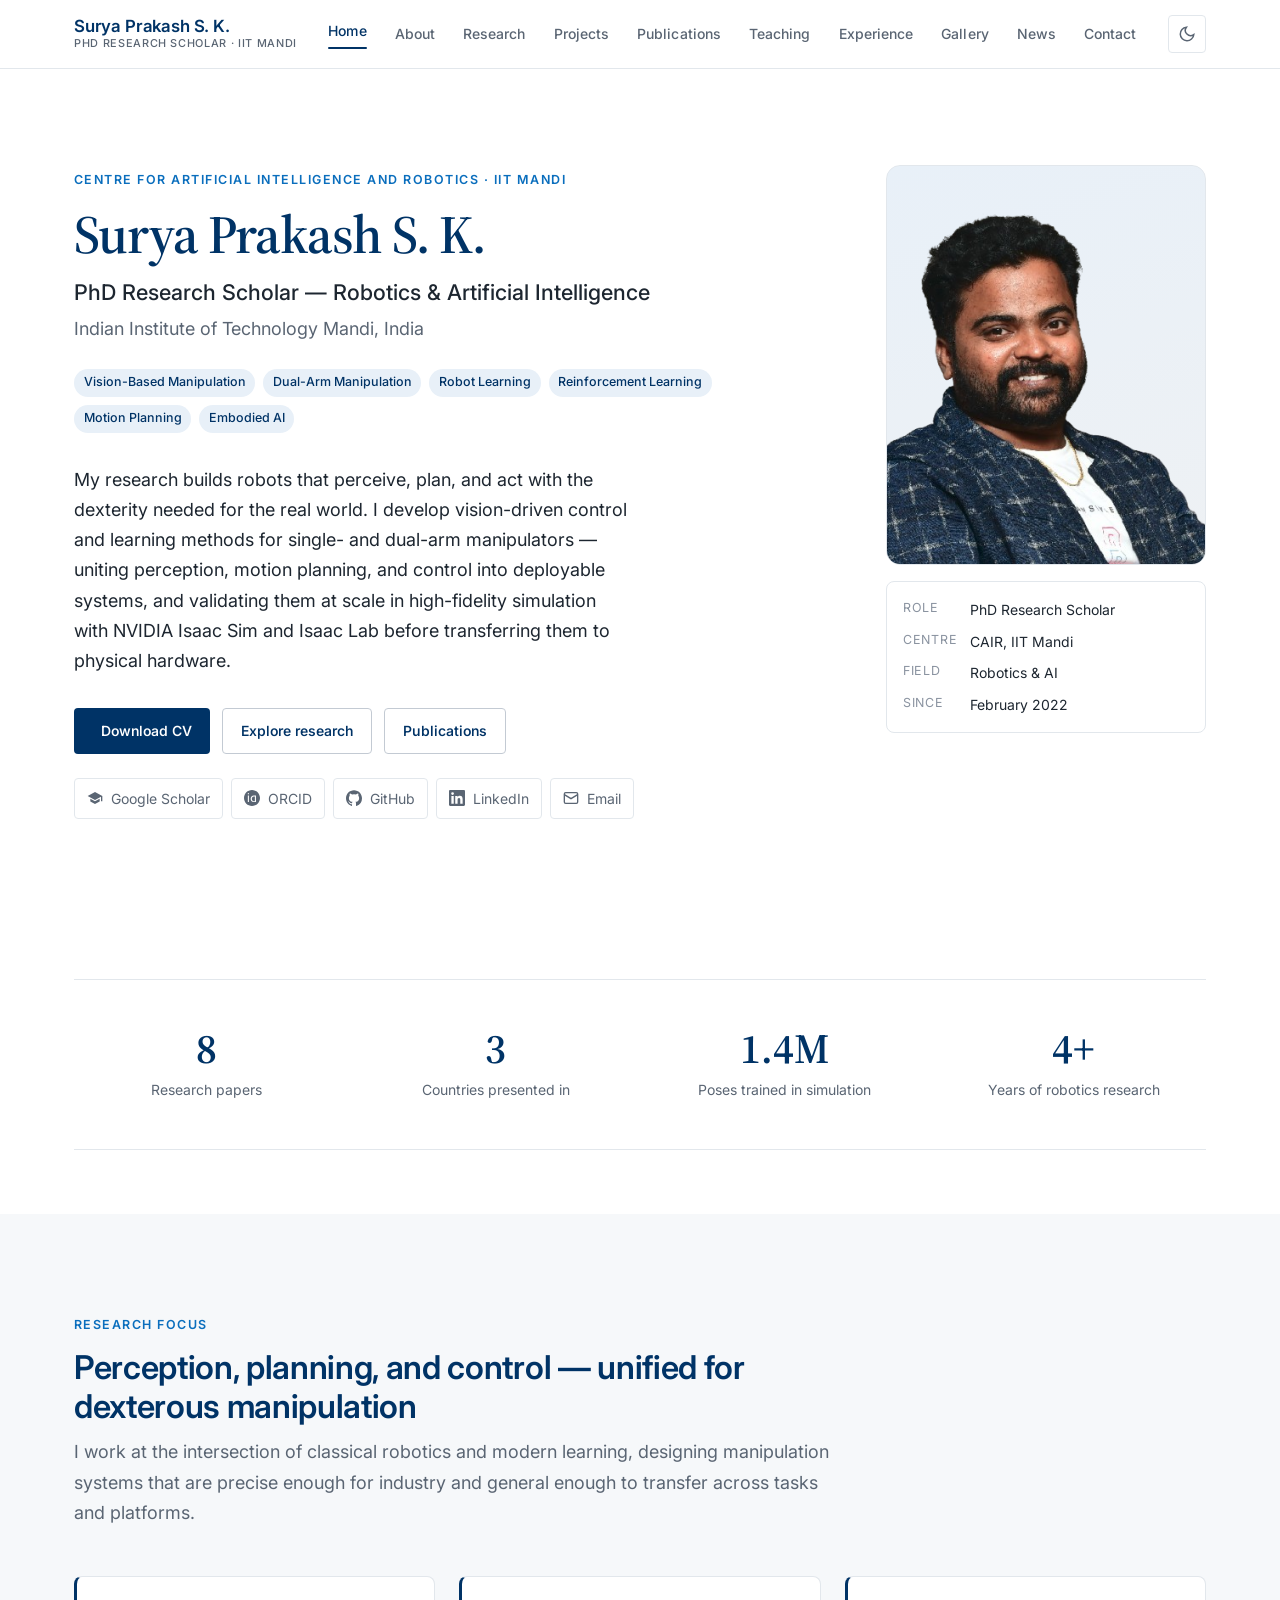
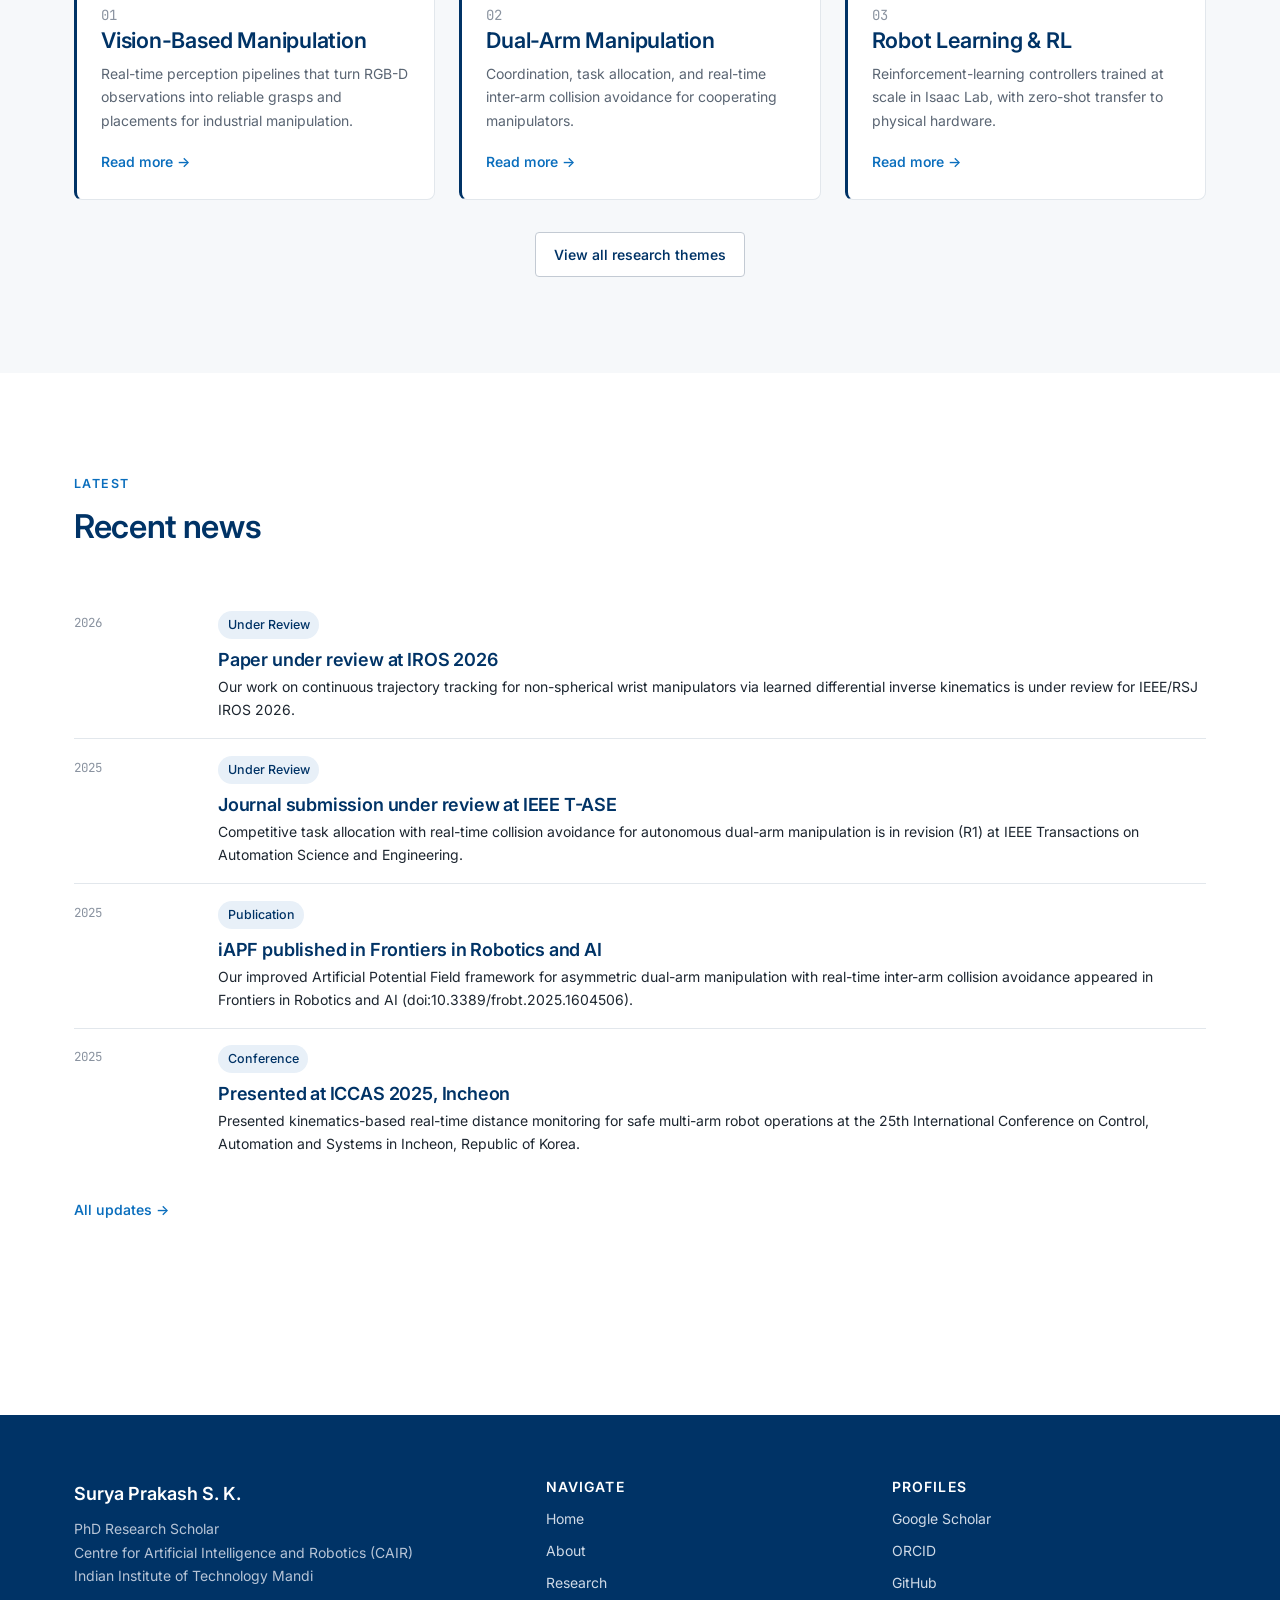
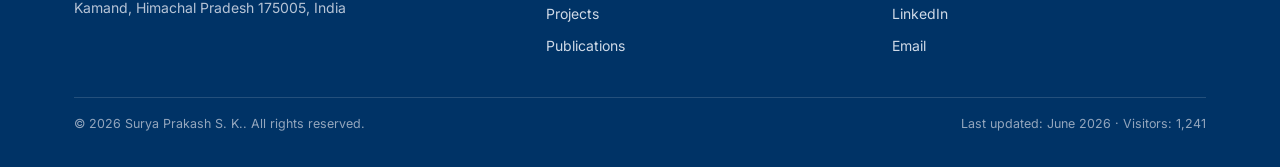
==== index.html @ 71fd70ea "Use project-site URL under suryaroboticarm.github.io/mesksp.github.io Co-Authored-By: Claude Sonnet " ====
<!DOCTYPE html>
<html lang="en" data-theme="light">
<head>
  <meta charset="UTF-8">
  <meta name="viewport" content="width=device-width, initial-scale=1.0">
  <title>Surya Prakash S. K. — Robotics & AI Research | IIT Mandi</title>
  <meta name="description" content="Surya Prakash S. K. is a PhD Research Scholar at the Centre for Artificial Intelligence and Robotics (CAIR), IIT Mandi, working on vision-based dual-arm manipulation, robot learning, and reinforcement learning for real-world robotic deployment.">
  <meta name="author" content="Surya Prakash S. K.">
  <meta name="keywords" content="Robotics, Robot Learning, Reinforcement Learning, Dual-Arm Manipulation, Motion Planning, Computer Vision, Embodied AI, Isaac Sim, Isaac Lab, IIT Mandi, CAIR">
  <link rel="canonical" href="https://suryaroboticarm.github.io/mesksp.github.io/index.html">

  <!-- Open Graph / social -->
  <meta property="og:type" content="profile">
  <meta property="og:title" content="Surya Prakash S. K. — Robotics & AI Research, IIT Mandi">
  <meta property="og:description" content="PhD Research Scholar at CAIR, IIT Mandi — vision-based dual-arm manipulation, robot learning, and reinforcement learning.">
  <meta property="og:url" content="https://suryaroboticarm.github.io/mesksp.github.io/index.html">
  <meta name="twitter:card" content="summary">

  <!-- Fonts -->
  <link rel="preconnect" href="https://fonts.googleapis.com">
  <link rel="preconnect" href="https://fonts.gstatic.com" crossorigin>
  <link href="https://fonts.googleapis.com/css2?family=Inter:wght@400;500;600;700&family=Source+Serif+4:opsz,wght@8..60,400;8..60,600&family=Source+Sans+3:wght@400;600&family=JetBrains+Mono:wght@400;500&display=swap" rel="stylesheet">

  <!-- Stylesheets -->
  <link rel="stylesheet" href="css/style.css">
  <link rel="stylesheet" href="css/responsive.css">
  <link rel="stylesheet" href="css/animations.css">

  <!-- Theme guard: apply saved/system theme before first paint -->
  <script>
    (function () {
      try {
        var t = localStorage.getItem('sp_theme');
        if (t !== 'light' && t !== 'dark') {
          t = (window.matchMedia && window.matchMedia('(prefers-color-scheme: dark)').matches) ? 'dark' : 'light';
        }
        document.documentElement.setAttribute('data-theme', t);
      } catch (e) {}
    })();
  </script>

  <!-- Schema.org Person metadata -->
  <script type="application/ld+json">
  {
    "@context": "https://schema.org",
    "@type": "Person",
    "name": "Surya Prakash S. K.",
    "jobTitle": "PhD Research Scholar",
    "affiliation": {
      "@type": "CollegeOrUniversity",
      "name": "Indian Institute of Technology Mandi"
    },
    "worksFor": {
      "@type": "Organization",
      "name": "Centre for Artificial Intelligence and Robotics (CAIR), IIT Mandi"
    },
    "email": "mailto:s.surya1754@gmail.com",
    "url": "https://suryaroboticarm.github.io/mesksp.github.io/",
    "sameAs": ["https://www.linkedin.com/in/surya-prakash-s-k-7517b2157/"],
    "knowsAbout": ["Robotics", "Robot Learning", "Reinforcement Learning", "Motion Planning", "Computer Vision", "Vision-Based Manipulation", "Dual-Arm Manipulation", "Embodied AI", "Robot Control"]
  }
  </script>
</head>
<body>
  <a class="skip-link" href="#main">Skip to content</a>
  <!-- Header injected by components.js -->
  <div id="site-header"></div>

  <main id="main">
    <!-- ================= HERO ================= -->
    <section class="hero">
      <div class="container hero__grid">
        <div class="hero__content">
          <span class="eyebrow">Centre for Artificial Intelligence and Robotics · IIT Mandi</span>
          <h1 class="hero__title">Surya Prakash S. K.</h1>
          <p class="hero__subtitle">PhD Research Scholar — Robotics &amp; Artificial Intelligence</p>
          <p class="hero__affil">Indian Institute of Technology Mandi, India</p>

          <div class="hero__interests">
            <span class="tag tag--navy">Vision-Based Manipulation</span>
            <span class="tag tag--navy">Dual-Arm Manipulation</span>
            <span class="tag tag--navy">Robot Learning</span>
            <span class="tag tag--navy">Reinforcement Learning</span>
            <span class="tag tag--navy">Motion Planning</span>
            <span class="tag tag--navy">Embodied AI</span>
          </div>

          <div class="hero__statement">
            <p>My research builds robots that perceive, plan, and act with the dexterity needed for the real world. I develop vision-driven control and learning methods for single- and dual-arm manipulators — uniting perception, motion planning, and control into deployable systems, and validating them at scale in high-fidelity simulation with NVIDIA Isaac Sim and Isaac Lab before transferring them to physical hardware.</p>
          </div>

          <div class="hero__actions">
            <a class="btn btn--primary" id="cv-button" href="assets/Documents/SuryaPrakash_CV.pdf" download>
              <span class="i-download"></span> Download CV
            </a>
            <a class="btn btn--outline" href="research.html">Explore research</a>
            <a class="btn btn--outline" href="publications.html">Publications</a>
          </div>

          <div class="link-rail" id="social-rail" aria-label="Academic profiles">
            <!-- Populated by inline script below using the central SITE config -->
          </div>
        </div>

        <aside class="hero__media">
          <div class="profile-photo">
            <img src="assets/images/profile.png" alt="Portrait of Surya Prakash S. K." width="400" height="400" loading="eager" style="width:100%;height:100%;object-fit:cover;">
          </div>
          <div class="profile-card">
            <dl>
              <dt>Role</dt><dd>PhD Research Scholar</dd>
              <dt>Centre</dt><dd>CAIR, IIT Mandi</dd>
              <dt>Field</dt><dd>Robotics &amp; AI</dd>
              <dt>Since</dt><dd>February 2022</dd>
            </dl>
          </div>
        </aside>
      </div>
    </section>

    <!-- ================= ANIMATED RESEARCH STATISTICS ================= -->
    <section class="section--tight">
      <div class="container">
        <div class="stats reveal">
          <div class="stat">
            <div class="stat__num" data-count="8">0</div>
            <div class="stat__label">Research papers</div>
          </div>
          <div class="stat">
            <div class="stat__num" data-count="3">0</div>
            <div class="stat__label">Countries presented in</div>
          </div>
          <div class="stat">
            <div class="stat__num" data-count="1.5" data-suffix="M">0</div>
            <div class="stat__label">Poses trained in simulation</div>
          </div>
          <div class="stat">
            <div class="stat__num" data-count="4" data-suffix="+">0</div>
            <div class="stat__label">Years of robotics research</div>
          </div>
        </div>
      </div>
    </section>

    <!-- ================= RESEARCH SNAPSHOT ================= -->
    <section class="section section--alt">
      <div class="container">
        <div class="section-head reveal">
          <span class="eyebrow">Research focus</span>
          <h2>Perception, planning, and control — unified for dexterous manipulation</h2>
          <p>I work at the intersection of classical robotics and modern learning, designing manipulation systems that are precise enough for industry and general enough to transfer across tasks and platforms.</p>
        </div>

        <div class="grid grid-3 reveal-stagger">
          <article class="card theme-card">
            <span class="theme-num">01</span>
            <h3>Vision-Based Manipulation</h3>
            <p>Real-time perception pipelines that turn RGB-D observations into reliable grasps and placements for industrial manipulation.</p>
            <a class="link-arrow" href="research.html#theme-vision">Read more</a>
          </article>
          <article class="card theme-card">
            <span class="theme-num">02</span>
            <h3>Dual-Arm Manipulation</h3>
            <p>Coordination, task allocation, and real-time inter-arm collision avoidance for cooperating manipulators.</p>
            <a class="link-arrow" href="research.html#theme-dual-arm">Read more</a>
          </article>
          <article class="card theme-card">
            <span class="theme-num">03</span>
            <h3>Robot Learning &amp; RL</h3>
            <p>Reinforcement-learning controllers trained at scale in Isaac Lab, with zero-shot transfer to physical hardware.</p>
            <a class="link-arrow" href="research.html#theme-learning">Read more</a>
          </article>
        </div>

        <div class="text-center" style="margin-top: var(--sp-6);">
          <a class="btn btn--outline" href="research.html">View all research themes</a>
        </div>
      </div>
    </section>

    <!-- ================= RECENT NEWS ================= -->
    <section class="section">
      <div class="container">
        <div class="section-head reveal">
          <span class="eyebrow">Latest</span>
          <h2>Recent news</h2>
        </div>
        <div id="news-list" data-limit="4"></div>
        <div style="margin-top: var(--sp-5);">
          <a class="link-arrow" href="news.html">All updates</a>
        </div>
      </div>
    </section>
  </main>

  <!-- Footer injected by components.js -->
  <div id="site-footer"></div>

  <!-- Scripts (order matters: config → theme → renderers → bootstrap) -->
  <script src="js/components.js"></script>
  <script src="js/darkmode.js"></script>
  <script src="js/content.js"></script>
  <script src="js/main.js"></script>
  <script>
    /* Build the social/profile rail from the central SITE config so links
       stay consistent with the footer. Placeholder ("#") links are omitted. */
    (function () {
      var rail = document.getElementById("social-rail");
      if (!rail || !window.SITE) return;
      var L = window.SITE.links, I = window.ICONS;
      var entries = [
        ["Google Scholar", L.scholar, I.scholar],
        ["ORCID", L.orcid, I.orcid],
        ["GitHub", L.github, I.github],
        ["LinkedIn", L.linkedin, I.linkedin],
        ["Email", L.email, I.email]
      ];
      rail.innerHTML = entries.map(function (e) {
        var href = e[1];
        var dim = (href === "#") ? ' style="opacity:.55" title="Link not yet provided"' : "";
        return '<a href="' + href + '"' + (href.indexOf("mailto:") === 0 ? "" : ' target="_blank" rel="noopener"') + dim + '>' + e[2] + e[0] + '</a>';
      }).join("");

      // Point the CV button at the configured path.
      var cv = document.getElementById("cv-button");
      if (cv && L.cv) cv.setAttribute("href", L.cv);
    })();
  </script>
</body>
</html>
---- css/style.css ----
/* ==========================================================================
   Surya Prakash S. K. — Academic Research Website
   style.css  |  Core design system: tokens, typography, layout, components
   --------------------------------------------------------------------------
   Section index:
     1.  Design tokens (color, type, spacing, theming)
     2.  Reset & base elements
     3.  Typography scale
     4.  Layout primitives (container, section, grid)
     5.  Site header / sticky navigation
     6.  Site footer
     7.  Buttons & links
     8.  Eyebrows, dividers, section headers
     9.  Hero (home)
     10. Cards (research, project, publication, news, gallery)
     11. Profile / contact link rail
     12. Tables, badges, tags, pills
     13. Timeline
     14. Stats band
     15. Forms / search & filter controls
     16. Skill matrix
     17. Back-to-top, utilities, accessibility
   ========================================================================== */

/* ==========================================================================
   1. DESIGN TOKENS
   ========================================================================== */
:root {
  /* Brand palette ------------------------------------------------------- */
  --navy:           #003366;   /* primary institutional navy            */
  --navy-700:       #002a52;   /* deep navy for hovers / footer         */
  --navy-300:       #2f5c8a;   /* lighter navy for secondary accents    */
  --accent:         #0a6ebd;   /* restrained link / focus accent        */
  --accent-soft:    #e8f0f8;   /* faint navy tint for fills             */

  /* Neutral ramp -------------------------------------------------------- */
  --black:          #14181d;
  --ink:            #1d2630;   /* primary body text                     */
  --gray-700:       #3c4655;
  --gray-500:       #5a6573;   /* secondary text                        */
  --gray-400:       #8a93a0;
  --gray-300:       #c3cad3;
  --gray-200:       #e2e7ec;   /* hairline rules                        */
  --gray-100:       #eef1f4;   /* subtle surfaces                       */
  --gray-50:        #f6f8fa;   /* page alt surface                      */
  --white:          #ffffff;

  /* Semantic surface / text (light theme defaults) ---------------------- */
  --bg:             var(--white);
  --bg-alt:         var(--gray-50);
  --surface:        var(--white);
  --surface-2:      var(--gray-50);
  --text:           var(--ink);
  --text-soft:      var(--gray-500);
  --text-faint:     var(--gray-400);
  --heading:        var(--navy);
  --rule:           var(--gray-200);
  --rule-strong:    var(--gray-300);
  --link:           var(--accent);
  --link-hover:     var(--navy);
  --chip-bg:        var(--gray-100);
  --chip-text:      var(--gray-700);
  --header-bg:      rgba(255, 255, 255, 0.88);
  --shadow-sm:      0 1px 2px rgba(20, 24, 29, 0.05);
  --shadow-md:      0 6px 22px rgba(20, 24, 29, 0.08);
  --shadow-lg:      0 14px 40px rgba(20, 24, 29, 0.10);

  /* Typography ---------------------------------------------------------- */
  --font-sans: "Inter", "Source Sans 3", "Roboto", system-ui, -apple-system,
               "Segoe UI", Helvetica, Arial, sans-serif;
  --font-serif: "Source Serif 4", Georgia, "Times New Roman", serif;
  --font-mono: "JetBrains Mono", ui-monospace, "SFMono-Regular", Menlo,
               Consolas, monospace;

  /* Modular type scale (1.200 minor third) ------------------------------ */
  --fs-xs:   0.78rem;
  --fs-sm:   0.875rem;
  --fs-base: 1rem;
  --fs-md:   1.125rem;
  --fs-lg:   1.35rem;
  --fs-xl:   1.62rem;
  --fs-2xl:  2.05rem;
  --fs-3xl:  2.6rem;
  --fs-4xl:  3.35rem;

  --lh-tight: 1.18;
  --lh-snug:  1.35;
  --lh-body:  1.68;

  /* Spacing scale ------------------------------------------------------- */
  --sp-1: 0.25rem;
  --sp-2: 0.5rem;
  --sp-3: 0.75rem;
  --sp-4: 1rem;
  --sp-5: 1.5rem;
  --sp-6: 2rem;
  --sp-7: 3rem;
  --sp-8: 4rem;
  --sp-9: 6rem;

  /* Geometry ------------------------------------------------------------ */
  --radius-sm: 4px;
  --radius:    8px;
  --radius-lg: 14px;
  --maxw:      1180px;
  --maxw-prose: 760px;
  --header-h:  68px;

  --transition: 180ms cubic-bezier(0.4, 0, 0.2, 1);
}

/* Dark theme override -------------------------------------------------- */
:root[data-theme="dark"] {
  --bg:          #0e141b;
  --bg-alt:      #121a23;
  --surface:     #161f29;
  --surface-2:   #1b2530;
  --text:        #dde3ea;
  --text-soft:   #9aa6b4;
  --text-faint:  #6f7c8b;
  --heading:     #cfe0f3;
  --rule:        #243140;
  --rule-strong: #324153;
  --link:        #5aa9e6;
  --link-hover:  #8fc4f0;
  --chip-bg:     #1d2935;
  --chip-text:   #c0cad6;
  --accent-soft: #14283c;
  --header-bg:   rgba(14, 20, 27, 0.86);
  --shadow-sm:   0 1px 2px rgba(0, 0, 0, 0.4);
  --shadow-md:   0 6px 22px rgba(0, 0, 0, 0.45);
  --shadow-lg:   0 14px 40px rgba(0, 0, 0, 0.5);
}

/* ==========================================================================
   2. RESET & BASE
   ========================================================================== */
*, *::before, *::after { box-sizing: border-box; }

html {
  scroll-behavior: smooth;
  scroll-padding-top: calc(var(--header-h) + 12px);
  -webkit-text-size-adjust: 100%;
}

body {
  margin: 0;
  font-family: var(--font-sans);
  font-size: var(--fs-base);
  line-height: var(--lh-body);
  color: var(--text);
  background: var(--bg);
  font-feature-settings: "kern", "liga", "calt";
  -webkit-font-smoothing: antialiased;
  -moz-osx-font-smoothing: grayscale;
  transition: background-color var(--transition), color var(--transition);
}

img, svg, video { max-width: 100%; height: auto; display: block; }
ul, ol { margin: 0; padding: 0; }
li { list-style: none; }

a { color: var(--link); text-decoration: none; transition: color var(--transition); }
a:hover { color: var(--link-hover); }

::selection { background: var(--navy); color: #fff; }

/* ==========================================================================
   3. TYPOGRAPHY
   ========================================================================== */
h1, h2, h3, h4 {
  color: var(--heading);
  line-height: var(--lh-tight);
  margin: 0 0 var(--sp-4);
  font-weight: 600;
  letter-spacing: -0.01em;
}
h1 { font-size: var(--fs-3xl); }
h2 { font-size: var(--fs-2xl); }
h3 { font-size: var(--fs-xl); }
h4 { font-size: var(--fs-lg); }

p { margin: 0 0 var(--sp-4); color: var(--text); }
p.lead {
  font-size: var(--fs-md);
  line-height: var(--lh-body);
  color: var(--text-soft);
}

strong { font-weight: 650; color: var(--text); }
small { font-size: var(--fs-sm); color: var(--text-soft); }

.serif { font-family: var(--font-serif); }
.mono  { font-family: var(--font-mono); }

/* ==========================================================================
   4. LAYOUT PRIMITIVES
   ========================================================================== */
.container {
  width: 100%;
  max-width: var(--maxw);
  margin-inline: auto;
  padding-inline: var(--sp-5);
}

.section { padding-block: var(--sp-9); }
.section--tight { padding-block: var(--sp-8); }
.section--alt { background: var(--bg-alt); }

.prose { max-width: var(--maxw-prose); }
.prose p { margin-bottom: var(--sp-5); }
.prose h3 { margin-top: var(--sp-6); margin-bottom: var(--sp-3); font-size: var(--fs-lg); }

/* Reusable bulleted list (the global reset removes markers by default) */
ul.bullets { padding-left: var(--sp-5); margin-bottom: var(--sp-5); }
ul.bullets li { list-style: disc; margin-bottom: var(--sp-2); color: var(--text); }
.prose ul.bullets li { margin-bottom: var(--sp-2); }

.grid { display: grid; gap: var(--sp-5); }
.grid-2 { grid-template-columns: repeat(2, 1fr); }
.grid-3 { grid-template-columns: repeat(3, 1fr); }
.grid-auto { grid-template-columns: repeat(auto-fill, minmax(300px, 1fr)); }

.stack-1 > * + * { margin-top: var(--sp-1); }
.stack-2 > * + * { margin-top: var(--sp-2); }
.stack-3 > * + * { margin-top: var(--sp-3); }

/* ==========================================================================
   5. SITE HEADER / STICKY NAVIGATION
   ========================================================================== */
.site-header {
  position: sticky;
  top: 0;
  z-index: 100;
  background: var(--header-bg);
  backdrop-filter: saturate(180%) blur(12px);
  -webkit-backdrop-filter: saturate(180%) blur(12px);
  border-bottom: 1px solid var(--rule);
}
.nav {
  display: flex;
  align-items: center;
  justify-content: space-between;
  height: var(--header-h);
  gap: var(--sp-4);
}
.nav__brand {
  display: flex;
  flex-direction: column;
  line-height: 1.05;
  color: var(--heading);
  font-weight: 600;
}
.nav__brand .name { font-size: 1.05rem; letter-spacing: -0.01em; }
.nav__brand .role {
  font-size: 0.68rem;
  font-weight: 500;
  letter-spacing: 0.06em;
  text-transform: uppercase;
  color: var(--text-soft);
  margin-top: 2px;
}
.nav__menu {
  display: flex;
  align-items: center;
  gap: var(--sp-1);
}
.nav__link {
  display: inline-block;
  padding: var(--sp-2) var(--sp-3);
  font-size: var(--fs-sm);
  font-weight: 500;
  color: var(--text-soft);
  border-radius: var(--radius-sm);
  letter-spacing: 0.005em;
}
.nav__link:hover { color: var(--heading); background: var(--chip-bg); }
.nav__link.is-active { color: var(--navy); }
:root[data-theme="dark"] .nav__link.is-active { color: var(--link); }
.nav__link.is-active::after {
  content: "";
  display: block;
  height: 2px;
  background: var(--navy);
  margin-top: 4px;
  border-radius: 2px;
}
:root[data-theme="dark"] .nav__link.is-active::after { background: var(--link); }

.nav__controls { display: flex; align-items: center; gap: var(--sp-2); }

.icon-btn {
  display: inline-flex;
  align-items: center;
  justify-content: center;
  width: 38px; height: 38px;
  border: 1px solid var(--rule);
  background: var(--surface);
  color: var(--text-soft);
  border-radius: var(--radius-sm);
  cursor: pointer;
  transition: var(--transition);
}
.icon-btn:hover { color: var(--heading); border-color: var(--rule-strong); }
.icon-btn svg { width: 18px; height: 18px; }

.nav__toggle { display: none; }

/* Mobile menu panel */
.nav__menu.is-open { display: flex; }

/* ==========================================================================
   6. SITE FOOTER
   ========================================================================== */
.site-footer {
  background: var(--navy);
  color: #cfdae7;
  padding-block: var(--sp-8) var(--sp-6);
  margin-top: var(--sp-9);
}
:root[data-theme="dark"] .site-footer { background: #0a121c; border-top: 1px solid var(--rule); }
.site-footer a { color: #cfdae7; }
.site-footer a:hover { color: #fff; }
.footer-grid {
  display: grid;
  grid-template-columns: 1.4fr 1fr 1fr;
  gap: var(--sp-6);
  margin-bottom: var(--sp-6);
}
.footer-grid h4 { color: #fff; font-size: var(--fs-sm); text-transform: uppercase; letter-spacing: 0.08em; margin-bottom: var(--sp-3); }
.footer-grid .brand-name { font-size: var(--fs-md); color: #fff; font-weight: 600; }
.footer-grid p, .footer-grid li { font-size: var(--fs-sm); color: #b6c4d6; margin-bottom: var(--sp-2); }
.footer-bottom {
  border-top: 1px solid rgba(255,255,255,0.14);
  padding-top: var(--sp-4);
  display: flex;
  flex-wrap: wrap;
  justify-content: space-between;
  gap: var(--sp-2);
  font-size: var(--fs-xs);
  color: #93a6bd;
}

/* ==========================================================================
   7. BUTTONS & LINKS
   ========================================================================== */
.btn {
  display: inline-flex;
  align-items: center;
  gap: var(--sp-2);
  padding: 0.62rem 1.1rem;
  font-size: var(--fs-sm);
  font-weight: 550;
  font-family: inherit;
  border-radius: var(--radius-sm);
  border: 1px solid transparent;
  cursor: pointer;
  transition: var(--transition);
  white-space: nowrap;
}
.btn svg { width: 16px; height: 16px; }
.btn--primary { background: var(--navy); color: #fff; }
.btn--primary:hover { background: var(--navy-700); color: #fff; }
.btn--outline {
  background: var(--surface);
  color: var(--heading);
  border-color: var(--rule-strong);
}
.btn--outline:hover { border-color: var(--navy); color: var(--navy); }
:root[data-theme="dark"] .btn--outline:hover { color: var(--link); border-color: var(--link); }
.btn--ghost { background: transparent; color: var(--link); padding-inline: 0.4rem; }
.btn--sm { padding: 0.4rem 0.7rem; font-size: var(--fs-xs); }

.link-arrow { font-weight: 550; font-size: var(--fs-sm); display: inline-flex; align-items: center; gap: 4px; }
.link-arrow::after { content: "→"; transition: transform var(--transition); }
.link-arrow:hover::after { transform: translateX(3px); }

/* ==========================================================================
   8. EYEBROWS, DIVIDERS, SECTION HEADERS
   ========================================================================== */
.eyebrow {
  display: inline-block;
  font-size: var(--fs-xs);
  font-weight: 600;
  letter-spacing: 0.12em;
  text-transform: uppercase;
  color: var(--accent);
  margin-bottom: var(--sp-3);
}
.section-head { max-width: var(--maxw-prose); margin-bottom: var(--sp-7); }
.section-head h2 { margin-bottom: var(--sp-3); }
.section-head p { color: var(--text-soft); font-size: var(--fs-md); margin-bottom: 0; }

.rule { height: 1px; background: var(--rule); border: 0; margin: 0; }
.rule--accent { height: 3px; width: 56px; background: var(--navy); border-radius: 2px; margin-bottom: var(--sp-5); }
:root[data-theme="dark"] .rule--accent { background: var(--link); }

/* Page intro band */
.page-intro { padding-block: var(--sp-8) var(--sp-7); border-bottom: 1px solid var(--rule); background: var(--bg-alt); }
.page-intro h1 { margin-bottom: var(--sp-3); }
.page-intro p { max-width: var(--maxw-prose); color: var(--text-soft); font-size: var(--fs-md); margin-bottom: 0; }

/* Breadcrumb */
.breadcrumb { font-size: var(--fs-xs); color: var(--text-faint); margin-bottom: var(--sp-4); }
.breadcrumb a { color: var(--text-soft); }

/* ==========================================================================
   9. HERO (HOME)
   ========================================================================== */
.hero { padding-block: var(--sp-9); }
.hero__grid {
  display: grid;
  grid-template-columns: 1fr 320px;
  gap: var(--sp-8);
  align-items: start;
}
.hero__title {
  font-size: var(--fs-4xl);
  font-family: var(--font-serif);
  font-weight: 600;
  letter-spacing: -0.02em;
  margin-bottom: var(--sp-2);
}
.hero__subtitle { font-size: var(--fs-lg); color: var(--text); font-weight: 500; margin-bottom: var(--sp-1); }
.hero__affil { color: var(--text-soft); font-size: var(--fs-md); margin-bottom: var(--sp-5); }
.hero__interests { display: flex; flex-wrap: wrap; gap: var(--sp-2); margin-bottom: var(--sp-6); }
.hero__statement { max-width: 56ch; margin-bottom: var(--sp-6); }
.hero__statement p { font-size: var(--fs-md); line-height: var(--lh-body); }
.hero__actions { display: flex; flex-wrap: wrap; gap: var(--sp-3); margin-bottom: var(--sp-5); }

/* Profile photo placeholder */
.profile-photo {
  position: relative;
  width: 100%;
  aspect-ratio: 4 / 5;
  background: linear-gradient(160deg, var(--accent-soft), var(--gray-100));
  border: 1px solid var(--rule);
  border-radius: var(--radius-lg);
  overflow: hidden;
  display: flex;
  align-items: center;
  justify-content: center;
  text-align: center;
}
.profile-photo img { width: 100%; height: 100%; object-fit: cover; }
.profile-photo .ph-label {
  color: var(--text-faint);
  font-size: var(--fs-xs);
  letter-spacing: 0.04em;
  padding: var(--sp-4);
}
.profile-card {
  margin-top: var(--sp-4);
  border: 1px solid var(--rule);
  border-radius: var(--radius);
  padding: var(--sp-4);
  background: var(--surface);
}
.profile-card dl { margin: 0; display: grid; grid-template-columns: auto 1fr; gap: var(--sp-2) var(--sp-3); }
.profile-card dt { font-size: var(--fs-xs); text-transform: uppercase; letter-spacing: 0.06em; color: var(--text-faint); }
.profile-card dd { margin: 0; font-size: var(--fs-sm); }

/* ==========================================================================
   10. CARDS
   ========================================================================== */
.card {
  background: var(--surface);
  border: 1px solid var(--rule);
  border-radius: var(--radius);
  padding: var(--sp-5);
  transition: var(--transition);
}
.card:hover { border-color: var(--rule-strong); box-shadow: var(--shadow-md); }
.card h3 { font-size: var(--fs-lg); margin-bottom: var(--sp-2); }
.card h3 a { color: inherit; }
.card .card__meta { font-size: var(--fs-xs); color: var(--text-faint); text-transform: uppercase; letter-spacing: 0.06em; margin-bottom: var(--sp-2); }
.card p { font-size: var(--fs-sm); color: var(--text-soft); }

/* Media placeholder inside cards */
.media-ph {
  aspect-ratio: 16 / 9;
  background:
    repeating-linear-gradient(45deg, var(--gray-100) 0 12px, var(--gray-50) 12px 24px);
  border: 1px solid var(--rule);
  border-radius: var(--radius-sm);
  display: flex;
  align-items: center;
  justify-content: center;
  color: var(--text-faint);
  font-size: var(--fs-xs);
  letter-spacing: 0.04em;
  margin-bottom: var(--sp-4);
}
:root[data-theme="dark"] .media-ph {
  background: repeating-linear-gradient(45deg, var(--surface-2) 0 12px, var(--surface) 12px 24px);
}

/* Featured research card (large, two-column) */
.feature-card {
  display: grid;
  grid-template-columns: 300px 1fr;
  gap: var(--sp-6);
  align-items: stretch;
  border: 1px solid var(--rule);
  border-radius: var(--radius-lg);
  padding: var(--sp-6);
  background: var(--surface);
  margin-bottom: var(--sp-6);
}
.feature-card .media-ph { aspect-ratio: 3 / 4; height: 100%; margin: 0; }
.feature-card h3 { font-size: var(--fs-xl); }
.feature-card .fc-block { margin-bottom: var(--sp-4); }
.feature-card .fc-block h4 {
  font-size: var(--fs-xs);
  text-transform: uppercase;
  letter-spacing: 0.08em;
  color: var(--accent);
  margin-bottom: var(--sp-1);
}
.feature-card .fc-block p { font-size: var(--fs-sm); margin-bottom: 0; color: var(--text); }
.feature-card ul.contrib { padding-left: var(--sp-5); }
.feature-card ul.contrib li { list-style: disc; font-size: var(--fs-sm); color: var(--text); margin-bottom: var(--sp-1); }

/* Research theme card */
.theme-card { border-left: 3px solid var(--navy); padding-left: var(--sp-5); }
:root[data-theme="dark"] .theme-card { border-left-color: var(--link); }
.theme-card .theme-num { font-family: var(--font-mono); font-size: var(--fs-sm); color: var(--text-faint); }

/* ==========================================================================
   11. CONTACT / SOCIAL LINK RAIL
   ========================================================================== */
.link-rail { display: flex; flex-wrap: wrap; gap: var(--sp-2); }
.link-rail a {
  display: inline-flex;
  align-items: center;
  gap: var(--sp-2);
  padding: var(--sp-2) var(--sp-3);
  border: 1px solid var(--rule);
  border-radius: var(--radius-sm);
  font-size: var(--fs-sm);
  color: var(--text-soft);
  background: var(--surface);
}
.link-rail a:hover { color: var(--navy); border-color: var(--rule-strong); }
:root[data-theme="dark"] .link-rail a:hover { color: var(--link); }
.link-rail svg { width: 16px; height: 16px; }

/* ==========================================================================
   12. TABLES, BADGES, TAGS, PILLS
   ========================================================================== */
.tag {
  display: inline-block;
  padding: 0.22rem 0.6rem;
  font-size: var(--fs-xs);
  font-weight: 500;
  background: var(--chip-bg);
  color: var(--chip-text);
  border-radius: 100px;
}
.tag--navy { background: var(--accent-soft); color: var(--navy); }
:root[data-theme="dark"] .tag--navy { color: var(--link); }

.badge {
  display: inline-block;
  padding: 0.16rem 0.5rem;
  font-size: 0.68rem;
  font-weight: 650;
  letter-spacing: 0.04em;
  text-transform: uppercase;
  border-radius: var(--radius-sm);
}
.badge--first   { background: #e7f3ea; color: #1d6b39; }
.badge--corr    { background: #eae7f6; color: #4a3691; }
.badge--best    { background: #fbf0d9; color: #8a5a06; }
.badge--review  { background: #fdeaea; color: #9a2c2c; }
.badge--accepted{ background: #e7f0f9; color: #14507f; }
.badge--published{ background: #e7f3ea; color: #1d6b39; }
:root[data-theme="dark"] .badge--first   { background: #16301f; color: #6cc187; }
:root[data-theme="dark"] .badge--corr    { background: #221b40; color: #a896e8; }
:root[data-theme="dark"] .badge--best    { background: #322405; color: #d6a544; }
:root[data-theme="dark"] .badge--review  { background: #361616; color: #e58a8a; }
:root[data-theme="dark"] .badge--accepted{ background: #14283c; color: #6ba9e0; }
:root[data-theme="dark"] .badge--published{ background: #16301f; color: #6cc187; }

/* ==========================================================================
   13. TIMELINE
   ========================================================================== */
.timeline { position: relative; padding-left: var(--sp-6); }
.timeline::before {
  content: ""; position: absolute; left: 7px; top: 6px; bottom: 6px;
  width: 2px; background: var(--rule);
}
.timeline__item { position: relative; padding-bottom: var(--sp-6); }
.timeline__item:last-child { padding-bottom: 0; }
.timeline__item::before {
  content: ""; position: absolute; left: calc(-1 * var(--sp-6) + 1px);
  top: 6px; width: 14px; height: 14px; border-radius: 50%;
  background: var(--surface); border: 3px solid var(--navy);
}
:root[data-theme="dark"] .timeline__item::before { border-color: var(--link); }
.timeline__date { font-family: var(--font-mono); font-size: var(--fs-xs); color: var(--text-faint); }
.timeline__title { font-size: var(--fs-md); font-weight: 600; color: var(--heading); margin: 2px 0; }
.timeline__org { font-size: var(--fs-sm); color: var(--text-soft); margin-bottom: var(--sp-2); }
.timeline__item ul.bullets { padding-left: var(--sp-5); }
.timeline__item ul.bullets li { list-style: disc; font-size: var(--fs-sm); color: var(--text); margin-bottom: var(--sp-1); }

/* ==========================================================================
   14. STATS BAND
   ========================================================================== */
.stats {
  display: grid;
  grid-template-columns: repeat(4, 1fr);
  gap: var(--sp-5);
  border-block: 1px solid var(--rule);
  padding-block: var(--sp-7);
}
.stat { text-align: center; }
.stat__num {
  font-family: var(--font-serif);
  font-size: var(--fs-3xl);
  font-weight: 600;
  color: var(--navy);
  line-height: 1;
}
:root[data-theme="dark"] .stat__num { color: var(--link); }
.stat__label { font-size: var(--fs-sm); color: var(--text-soft); margin-top: var(--sp-2); }

/* ==========================================================================
   15. FORMS / SEARCH & FILTER
   ========================================================================== */
.controls-bar {
  display: flex;
  flex-wrap: wrap;
  gap: var(--sp-3);
  align-items: center;
  margin-bottom: var(--sp-6);
}
.search-field {
  position: relative;
  flex: 1 1 280px;
}
.search-field input {
  width: 100%;
  padding: 0.62rem 0.9rem 0.62rem 2.3rem;
  font-family: inherit;
  font-size: var(--fs-sm);
  color: var(--text);
  background: var(--surface);
  border: 1px solid var(--rule-strong);
  border-radius: var(--radius-sm);
}
.search-field input:focus { outline: 2px solid var(--accent); outline-offset: 1px; border-color: var(--accent); }
.search-field svg {
  position: absolute; left: 0.75rem; top: 50%; transform: translateY(-50%);
  width: 16px; height: 16px; color: var(--text-faint);
}
.filter-group { display: flex; flex-wrap: wrap; gap: var(--sp-2); }
.filter-btn {
  padding: 0.4rem 0.85rem;
  font-size: var(--fs-sm);
  font-family: inherit;
  background: var(--surface);
  border: 1px solid var(--rule-strong);
  color: var(--text-soft);
  border-radius: 100px;
  cursor: pointer;
  transition: var(--transition);
}
.filter-btn:hover { border-color: var(--navy); color: var(--navy); }
.filter-btn.is-active { background: var(--navy); color: #fff; border-color: var(--navy); }
:root[data-theme="dark"] .filter-btn.is-active { background: var(--link); border-color: var(--link); color: #0e141b; }

.result-count { font-size: var(--fs-sm); color: var(--text-faint); margin-bottom: var(--sp-4); }
.empty-state {
  text-align: center;
  padding: var(--sp-8);
  color: var(--text-soft);
  border: 1px dashed var(--rule-strong);
  border-radius: var(--radius);
}

/* Form fields (contact) */
.field { margin-bottom: var(--sp-4); }
.field label { display: block; font-size: var(--fs-sm); font-weight: 550; margin-bottom: var(--sp-2); color: var(--text); }
.field input, .field textarea {
  width: 100%;
  padding: 0.7rem 0.9rem;
  font-family: inherit;
  font-size: var(--fs-sm);
  color: var(--text);
  background: var(--surface);
  border: 1px solid var(--rule-strong);
  border-radius: var(--radius-sm);
}
.field textarea { min-height: 140px; resize: vertical; }
.field input:focus, .field textarea:focus { outline: 2px solid var(--accent); outline-offset: 1px; border-color: var(--accent); }

/* ==========================================================================
   16. SKILL MATRIX
   ========================================================================== */
.skill-group { margin-bottom: var(--sp-6); }
.skill-group h4 {
  font-size: var(--fs-sm);
  text-transform: uppercase;
  letter-spacing: 0.08em;
  color: var(--accent);
  margin-bottom: var(--sp-3);
}
.skill-list { display: flex; flex-wrap: wrap; gap: var(--sp-2); }
.skill-list .tag { background: var(--surface); border: 1px solid var(--rule); }

/* ==========================================================================
   17. PUBLICATION ENTRY
   ========================================================================== */
.pub {
  border: 1px solid var(--rule);
  border-radius: var(--radius);
  padding: var(--sp-5);
  background: var(--surface);
  margin-bottom: var(--sp-4);
  transition: var(--transition);
}
.pub:hover { box-shadow: var(--shadow-sm); border-color: var(--rule-strong); }
.pub__top { display: flex; gap: var(--sp-2); flex-wrap: wrap; margin-bottom: var(--sp-2); }
.pub__title { font-size: var(--fs-md); font-weight: 600; color: var(--heading); margin-bottom: var(--sp-2); line-height: var(--lh-snug); }
.pub__authors { font-size: var(--fs-sm); color: var(--text); margin-bottom: var(--sp-1); }
.pub__authors .me { font-weight: 700; color: var(--navy); }
:root[data-theme="dark"] .pub__authors .me { color: var(--link); }
.pub__venue { font-size: var(--fs-sm); color: var(--text-soft); font-style: italic; margin-bottom: var(--sp-3); }
.pub__venue .year { font-style: normal; font-family: var(--font-mono); color: var(--text-faint); }
.pub__abstract { font-size: var(--fs-sm); color: var(--text-soft); margin-bottom: var(--sp-3); display: none; }
.pub.is-expanded .pub__abstract { display: block; }
.pub__keywords { display: flex; flex-wrap: wrap; gap: var(--sp-1); margin-bottom: var(--sp-3); }
.pub__actions { display: flex; flex-wrap: wrap; gap: var(--sp-2); align-items: center; }
.pub__bibtex {
  display: none;
  margin-top: var(--sp-3);
  background: var(--surface-2);
  border: 1px solid var(--rule);
  border-radius: var(--radius-sm);
  padding: var(--sp-3);
  font-family: var(--font-mono);
  font-size: var(--fs-xs);
  white-space: pre-wrap;
  color: var(--text-soft);
  overflow-x: auto;
}
.pub__bibtex.is-open { display: block; }

/* ==========================================================================
   18. GALLERY
   ========================================================================== */
.gallery-grid { display: grid; grid-template-columns: repeat(auto-fill, minmax(240px, 1fr)); gap: var(--sp-4); }
.gallery-item { border-radius: var(--radius); overflow: hidden; border: 1px solid var(--rule); }
.gallery-item .media-ph { aspect-ratio: 4/3; margin: 0; border: 0; border-radius: 0; }
.gallery-item .cap { padding: var(--sp-3); font-size: var(--fs-sm); color: var(--text-soft); }

/* ==========================================================================
   19. NEWS
   ========================================================================== */
.news-item {
  display: grid;
  grid-template-columns: 120px 1fr;
  gap: var(--sp-5);
  padding-block: var(--sp-4);
  border-bottom: 1px solid var(--rule);
}
.news-item:last-child { border-bottom: 0; }
.news-item .news-date { font-family: var(--font-mono); font-size: var(--fs-xs); color: var(--text-faint); padding-top: 3px; }
.news-item .news-body p { margin-bottom: 0; font-size: var(--fs-sm); }
.news-item .news-tag { margin-bottom: var(--sp-1); }

/* ==========================================================================
   20. BACK-TO-TOP & UTILITIES
   ========================================================================== */
.to-top {
  position: fixed;
  right: var(--sp-5);
  bottom: var(--sp-5);
  width: 44px; height: 44px;
  border-radius: 50%;
  background: var(--navy);
  color: #fff;
  border: 0;
  cursor: pointer;
  display: grid;
  place-items: center;
  opacity: 0;
  pointer-events: none;
  transform: translateY(10px);
  transition: var(--transition);
  z-index: 90;
  box-shadow: var(--shadow-md);
}
.to-top.is-visible { opacity: 1; pointer-events: auto; transform: translateY(0); }
.to-top:hover { background: var(--navy-700); }
.to-top svg { width: 20px; height: 20px; }

.skip-link {
  position: absolute;
  left: -999px;
  top: 8px;
  background: var(--navy);
  color: #fff;
  padding: var(--sp-2) var(--sp-4);
  border-radius: var(--radius-sm);
  z-index: 200;
}
.skip-link:focus { left: 8px; color: #fff; }

:focus-visible { outline: 2px solid var(--accent); outline-offset: 2px; border-radius: 2px; }

.text-center { text-align: center; }
.mt-0 { margin-top: 0; }
.mb-0 { margin-bottom: 0; }
.muted { color: var(--text-soft); }
.sr-only {
  position: absolute; width: 1px; height: 1px; padding: 0; margin: -1px;
  overflow: hidden; clip: rect(0,0,0,0); white-space: nowrap; border: 0;
}
.loading { color: var(--text-faint); font-size: var(--fs-sm); padding: var(--sp-5); }
---- css/responsive.css ----
/* ==========================================================================
   responsive.css  |  Breakpoints & adaptive layout
   --------------------------------------------------------------------------
   Strategy: desktop-first overrides at max-width breakpoints.
     - 1024px : tablet landscape
     -  820px : tablet portrait / large phone (nav collapses)
     -  560px : phone
   ========================================================================== */

/* ---------- Tablet landscape (<= 1024px) ---------- */
@media (max-width: 1024px) {
  :root { --header-h: 64px; }

  .hero__grid { grid-template-columns: 1fr 280px; gap: var(--sp-6); }
  .hero__title { font-size: var(--fs-3xl); }

  .feature-card { grid-template-columns: 240px 1fr; gap: var(--sp-5); }

  .grid-3 { grid-template-columns: repeat(2, 1fr); }
  .footer-grid { grid-template-columns: 1fr 1fr; }
}

/* ---------- Tablet portrait / nav collapse (<= 820px) ---------- */
@media (max-width: 820px) {
  .section { padding-block: var(--sp-8); }
  .section--tight { padding-block: var(--sp-7); }

  /* Collapse navigation into a slide-down panel */
  .nav__toggle { display: inline-flex; }
  .nav__menu {
    position: absolute;
    top: var(--header-h);
    left: 0;
    right: 0;
    flex-direction: column;
    align-items: stretch;
    gap: 0;
    background: var(--surface);
    border-bottom: 1px solid var(--rule);
    box-shadow: var(--shadow-md);
    padding: var(--sp-3);
    display: none;
  }
  .nav__menu.is-open { display: flex; }
  .nav__link { padding: var(--sp-3); font-size: var(--fs-base); border-radius: var(--radius-sm); }
  .nav__link.is-active::after { display: none; }
  .nav__link.is-active { background: var(--accent-soft); }

  /* Hero stacks: photo first */
  .hero { padding-block: var(--sp-7); }
  .hero__grid { grid-template-columns: 1fr; }
  .hero__media { max-width: 280px; order: -1; margin-bottom: var(--sp-5); }
  .hero__title { font-size: var(--fs-2xl); }

  /* Feature card stacks */
  .feature-card { grid-template-columns: 1fr; }
  .feature-card .media-ph { aspect-ratio: 16/9; }

  /* Timeline tighter */
  .news-item { grid-template-columns: 90px 1fr; gap: var(--sp-3); }
}

/* ---------- Phone (<= 560px) ---------- */
@media (max-width: 560px) {
  :root {
    --fs-3xl: 2rem;
    --fs-2xl: 1.7rem;
    --fs-4xl: 2.4rem;
  }
  .container { padding-inline: var(--sp-4); }

  .grid-2, .grid-3, .grid-auto { grid-template-columns: 1fr; }

  .stats { grid-template-columns: repeat(2, 1fr); gap: var(--sp-6) var(--sp-4); }

  .footer-grid { grid-template-columns: 1fr; gap: var(--sp-5); }
  .footer-bottom { flex-direction: column; }

  .hero__actions { flex-direction: column; align-items: stretch; }
  .hero__actions .btn { justify-content: center; }

  .profile-card dl { grid-template-columns: 1fr; gap: var(--sp-1); }
  .profile-card dt { margin-top: var(--sp-2); }

  .news-item { grid-template-columns: 1fr; gap: var(--sp-1); }
  .news-item .news-date { padding-top: 0; }

  .controls-bar { flex-direction: column; align-items: stretch; }

  .to-top { right: var(--sp-4); bottom: var(--sp-4); }
}

/* ---------- Print (CV / archival) ---------- */
@media print {
  .site-header, .to-top, .nav__controls, .hero__actions,
  .controls-bar, .pub__actions, .site-footer { display: none !important; }
  body { color: #000; background: #fff; }
  a { color: #000; text-decoration: underline; }
  .pub__abstract { display: block !important; }
  .section { padding-block: var(--sp-4); }
}
---- css/animations.css ----
/* ==========================================================================
   animations.css  |  Restrained, academic-grade motion
   --------------------------------------------------------------------------
   Philosophy: motion is used only to aid orientation (scroll reveals,
   stat count-up, gentle hovers). No flashy or decorative effects.
   All motion is disabled under prefers-reduced-motion.
   ========================================================================== */

/* Scroll-reveal: elements fade and rise into place ---------------------- */
.reveal {
  opacity: 0;
  transform: translateY(16px);
  transition: opacity 600ms ease, transform 600ms ease;
  will-change: opacity, transform;
}
.reveal.is-visible {
  opacity: 1;
  transform: none;
}

/* Stagger children when a container reveals ----------------------------- */
.reveal-stagger > * {
  opacity: 0;
  transform: translateY(14px);
  transition: opacity 500ms ease, transform 500ms ease;
}
.reveal-stagger.is-visible > * { opacity: 1; transform: none; }
.reveal-stagger.is-visible > *:nth-child(1) { transition-delay: 0ms; }
.reveal-stagger.is-visible > *:nth-child(2) { transition-delay: 70ms; }
.reveal-stagger.is-visible > *:nth-child(3) { transition-delay: 140ms; }
.reveal-stagger.is-visible > *:nth-child(4) { transition-delay: 210ms; }
.reveal-stagger.is-visible > *:nth-child(5) { transition-delay: 280ms; }
.reveal-stagger.is-visible > *:nth-child(6) { transition-delay: 350ms; }
.reveal-stagger.is-visible > *:nth-child(7) { transition-delay: 420ms; }

/* Header subtle elevation once the page is scrolled --------------------- */
.site-header.is-scrolled { box-shadow: var(--shadow-sm); }

/* Theme transition smoothing (handled inline by tokens) ----------------- */
.theme-fade, .theme-fade * {
  transition: background-color 250ms ease, color 250ms ease,
              border-color 250ms ease !important;
}

/* Card lift on hover (very small) --------------------------------------- */
.card, .pub, .feature-card {
  transition: transform var(--transition), box-shadow var(--transition),
              border-color var(--transition);
}
.card:hover, .feature-card:hover { transform: translateY(-2px); }

/* Page-load fade for the hero ------------------------------------------- */
@keyframes heroIn {
  from { opacity: 0; transform: translateY(12px); }
  to   { opacity: 1; transform: none; }
}
.hero__content > * { animation: heroIn 700ms ease both; }
.hero__content > *:nth-child(1) { animation-delay: 40ms; }
.hero__content > *:nth-child(2) { animation-delay: 100ms; }
.hero__content > *:nth-child(3) { animation-delay: 160ms; }
.hero__content > *:nth-child(4) { animation-delay: 220ms; }
.hero__content > *:nth-child(5) { animation-delay: 280ms; }
.hero__content > *:nth-child(6) { animation-delay: 340ms; }

/* ---------- Respect user motion preferences ---------- */
@media (prefers-reduced-motion: reduce) {
  *, *::before, *::after {
    animation-duration: 0.001ms !important;
    animation-iteration-count: 1 !important;
    transition-duration: 0.001ms !important;
    scroll-behavior: auto !important;
  }
  .reveal, .reveal-stagger > * { opacity: 1 !important; transform: none !important; }
  .card:hover, .feature-card:hover { transform: none; }
}
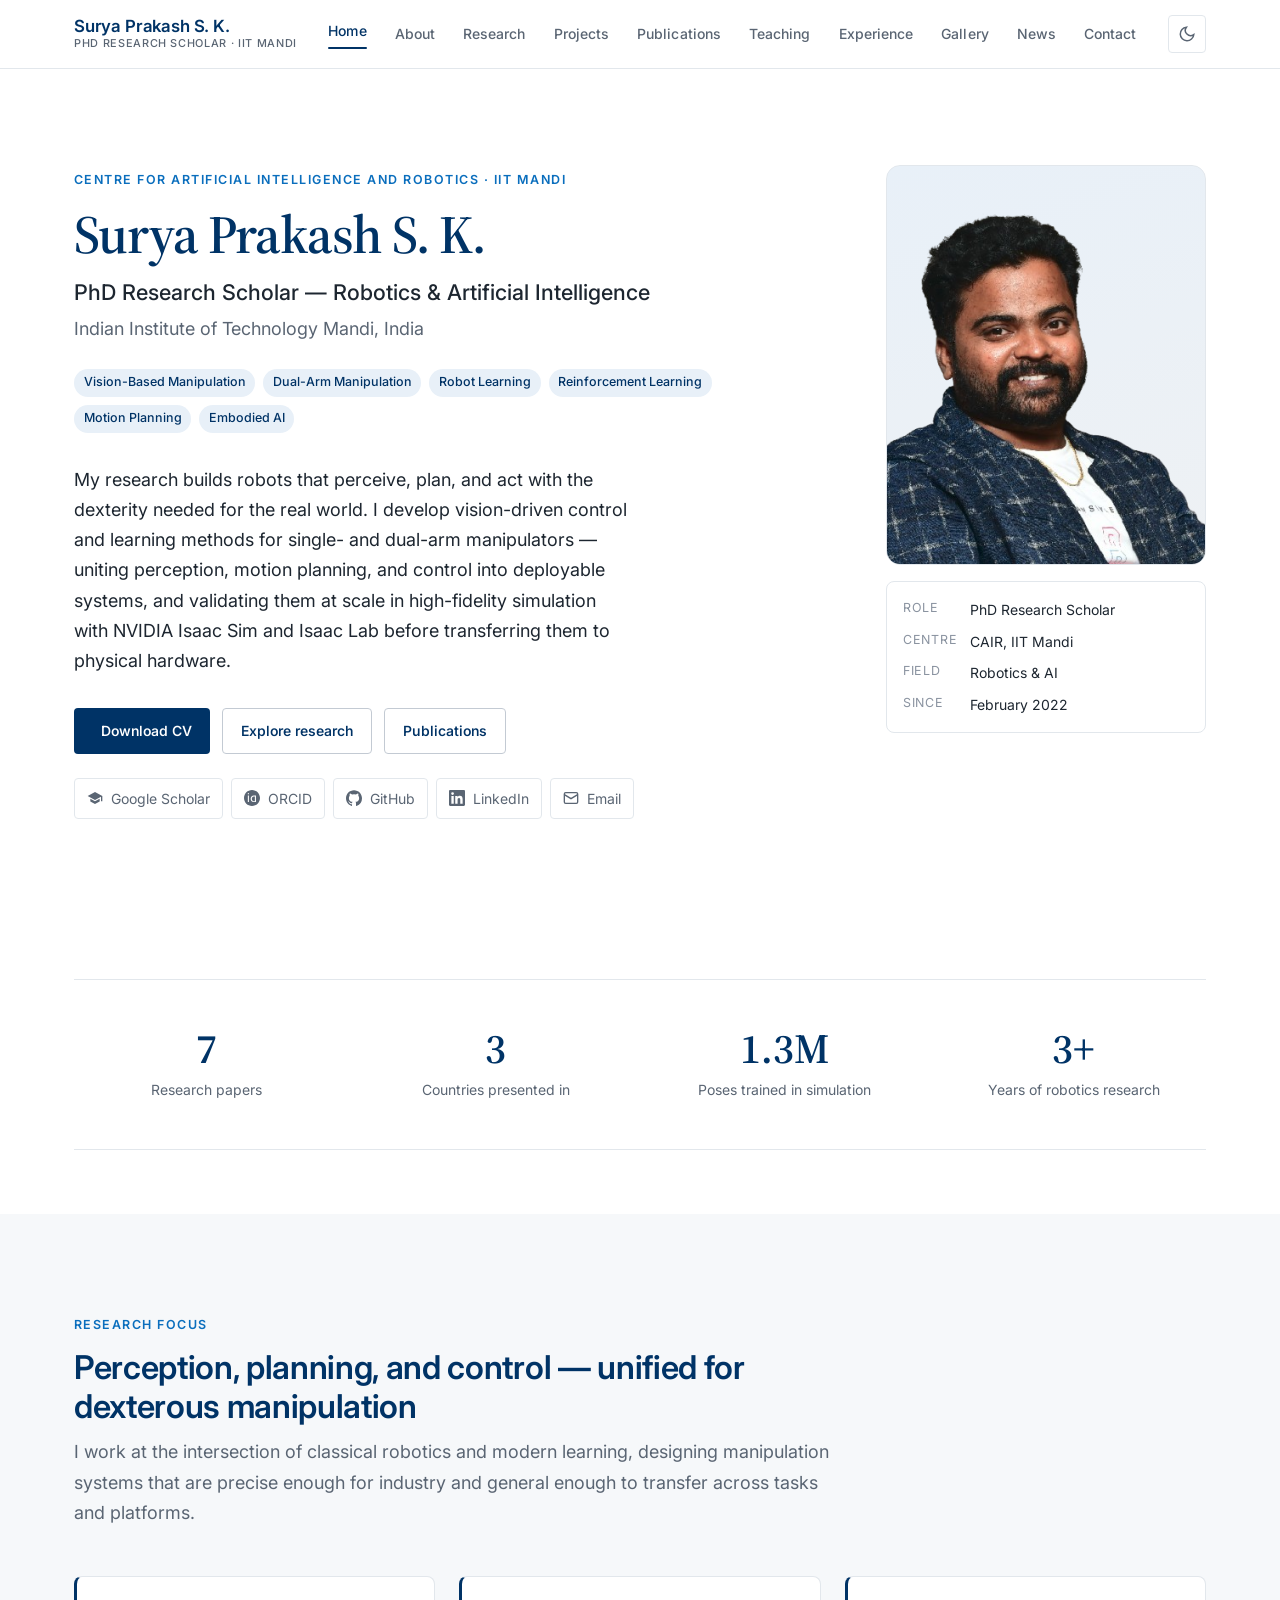
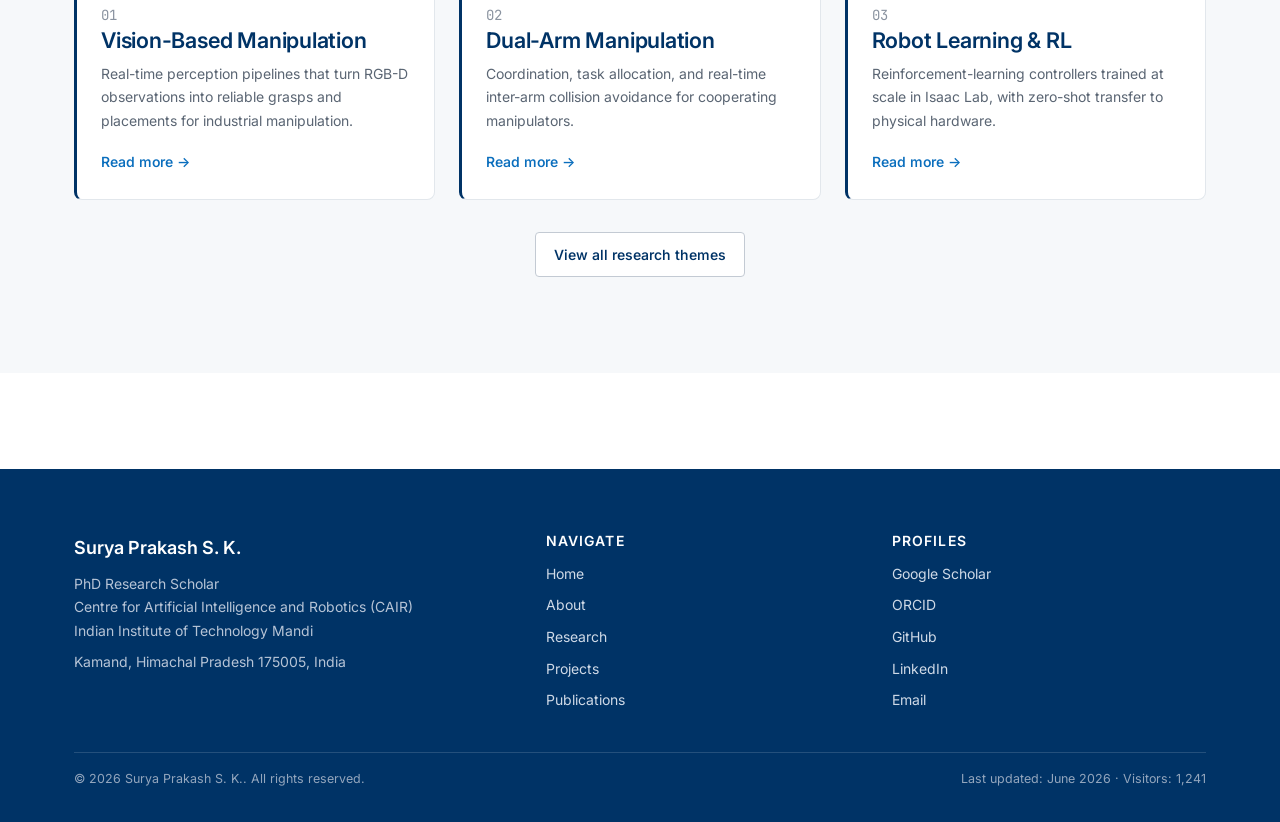
==== commit 0692756a: "Update venues, remove home news section, merge research vision/philosophy, dedupe About headings Co-" ====
--- a/index.html
+++ b/index.html
@@ -177,20 +177,6 @@
         </div>
       </div>
     </section>
-
-    <!-- ================= RECENT NEWS ================= -->
-    <section class="section">
-      <div class="container">
-        <div class="section-head reveal">
-          <span class="eyebrow">Latest</span>
-          <h2>Recent news</h2>
-        </div>
-        <div id="news-list" data-limit="4"></div>
-        <div style="margin-top: var(--sp-5);">
-          <a class="link-arrow" href="news.html">All updates</a>
-        </div>
-      </div>
-    </section>
   </main>
 
   <!-- Footer injected by components.js -->
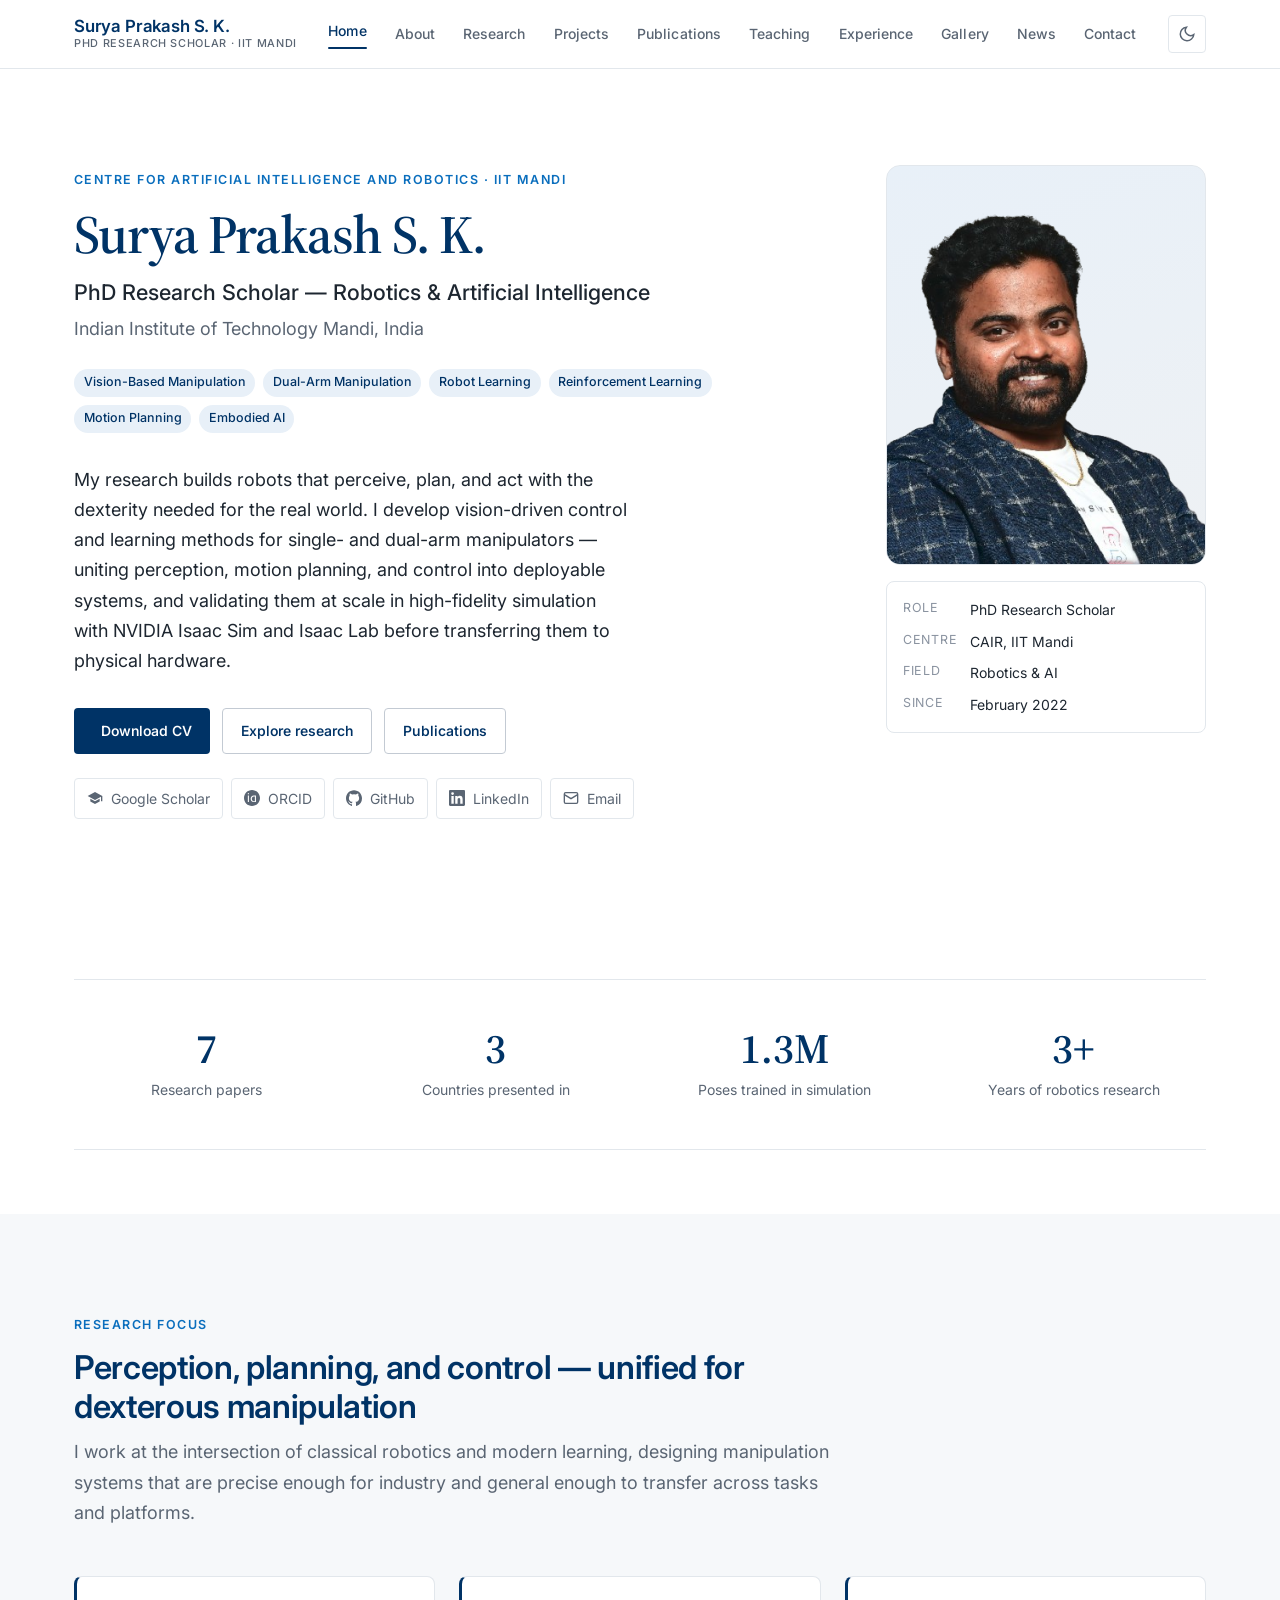
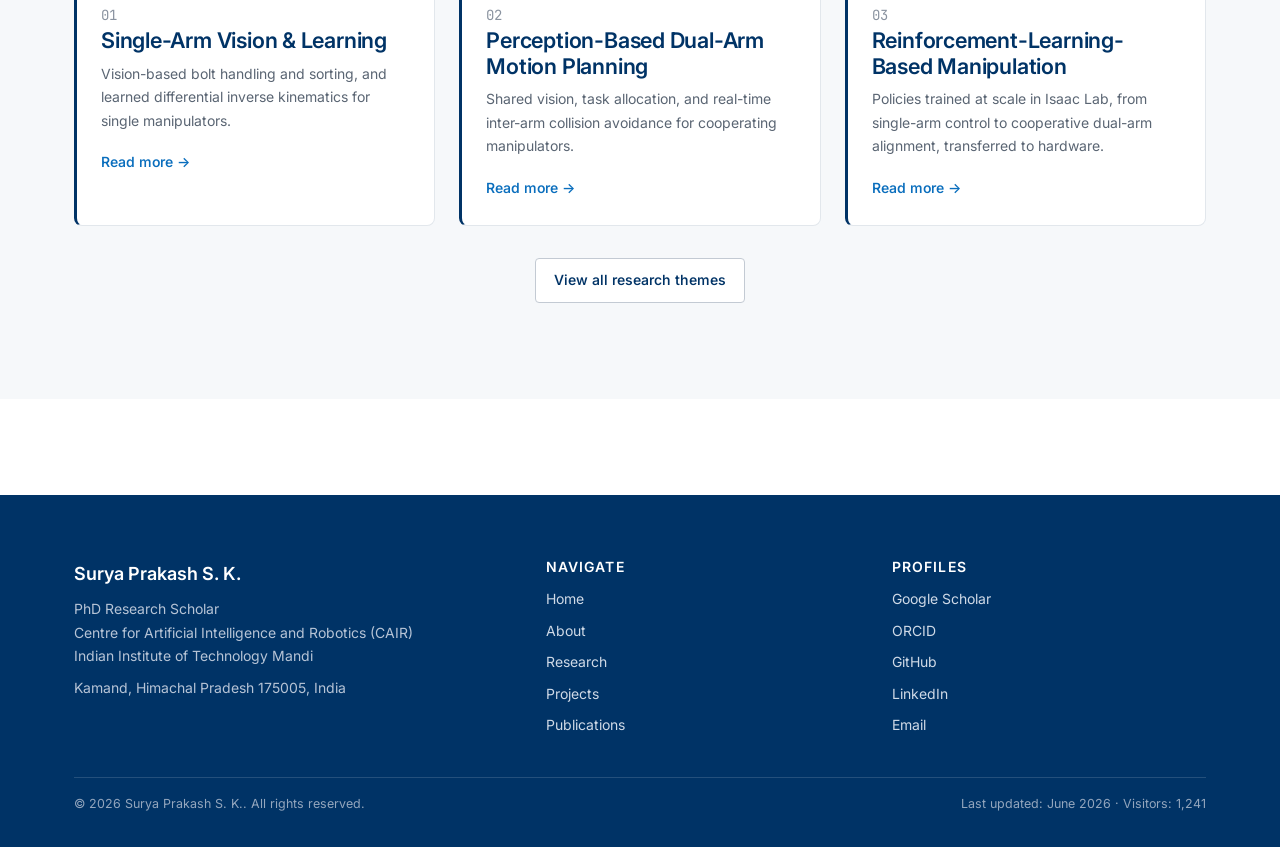
==== commit dc25f75f: "Reorganise research into three themes and match projects and publications Co-Authored-By: Claude Son" ====
--- a/index.html
+++ b/index.html
@@ -154,21 +154,21 @@
         <div class="grid grid-3 reveal-stagger">
           <article class="card theme-card">
             <span class="theme-num">01</span>
-            <h3>Vision-Based Manipulation</h3>
-            <p>Real-time perception pipelines that turn RGB-D observations into reliable grasps and placements for industrial manipulation.</p>
-            <a class="link-arrow" href="research.html#theme-vision">Read more</a>
+            <h3>Single-Arm Vision &amp; Learning</h3>
+            <p>Vision-based bolt handling and sorting, and learned differential inverse kinematics for single manipulators.</p>
+            <a class="link-arrow" href="research.html#theme-single-arm">Read more</a>
           </article>
           <article class="card theme-card">
             <span class="theme-num">02</span>
-            <h3>Dual-Arm Manipulation</h3>
-            <p>Coordination, task allocation, and real-time inter-arm collision avoidance for cooperating manipulators.</p>
-            <a class="link-arrow" href="research.html#theme-dual-arm">Read more</a>
+            <h3>Perception-Based Dual-Arm Motion Planning</h3>
+            <p>Shared vision, task allocation, and real-time inter-arm collision avoidance for cooperating manipulators.</p>
+            <a class="link-arrow" href="research.html#theme-dual-arm-planning">Read more</a>
           </article>
           <article class="card theme-card">
             <span class="theme-num">03</span>
-            <h3>Robot Learning &amp; RL</h3>
-            <p>Reinforcement-learning controllers trained at scale in Isaac Lab, with zero-shot transfer to physical hardware.</p>
-            <a class="link-arrow" href="research.html#theme-learning">Read more</a>
+            <h3>Reinforcement-Learning-Based Manipulation</h3>
+            <p>Policies trained at scale in Isaac Lab, from single-arm control to cooperative dual-arm alignment, transferred to hardware.</p>
+            <a class="link-arrow" href="research.html#theme-rl">Read more</a>
           </article>
         </div>
 
--- a/css/style.css
+++ b/css/style.css
@@ -751,8 +751,16 @@
    18. GALLERY
    ========================================================================== */
 .gallery-grid { display: grid; grid-template-columns: repeat(auto-fill, minmax(240px, 1fr)); gap: var(--sp-4); }
+/* Project videos: hover to play, native controls for the play button */
+.proj-video { align-self: start; }
+.proj-video video { width: 100%; aspect-ratio: 16 / 9; object-fit: contain; background: #000; border-radius: var(--radius-sm); border: 1px solid var(--rule); }
+.proj-video__tabs { display: flex; flex-wrap: wrap; gap: var(--sp-2); margin-top: var(--sp-2); }
+.proj-video__tab { font: inherit; font-size: var(--fs-xs); padding: 2px 10px; border: 1px solid var(--rule); border-radius: 999px; background: var(--surface); color: var(--text-soft); cursor: pointer; }
+.proj-video__tab.is-active { background: var(--navy, #1f3a5f); border-color: var(--navy, #1f3a5f); color: #fff; }
+
 .gallery-item { border-radius: var(--radius); overflow: hidden; border: 1px solid var(--rule); }
 .gallery-item .media-ph { aspect-ratio: 4/3; margin: 0; border: 0; border-radius: 0; }
+.gallery-item .media-ph img { width: 100%; height: 100%; object-fit: contain; display: block; background: var(--surface, transparent); }
 .gallery-item .cap { padding: var(--sp-3); font-size: var(--fs-sm); color: var(--text-soft); }
 
 /* ==========================================================================
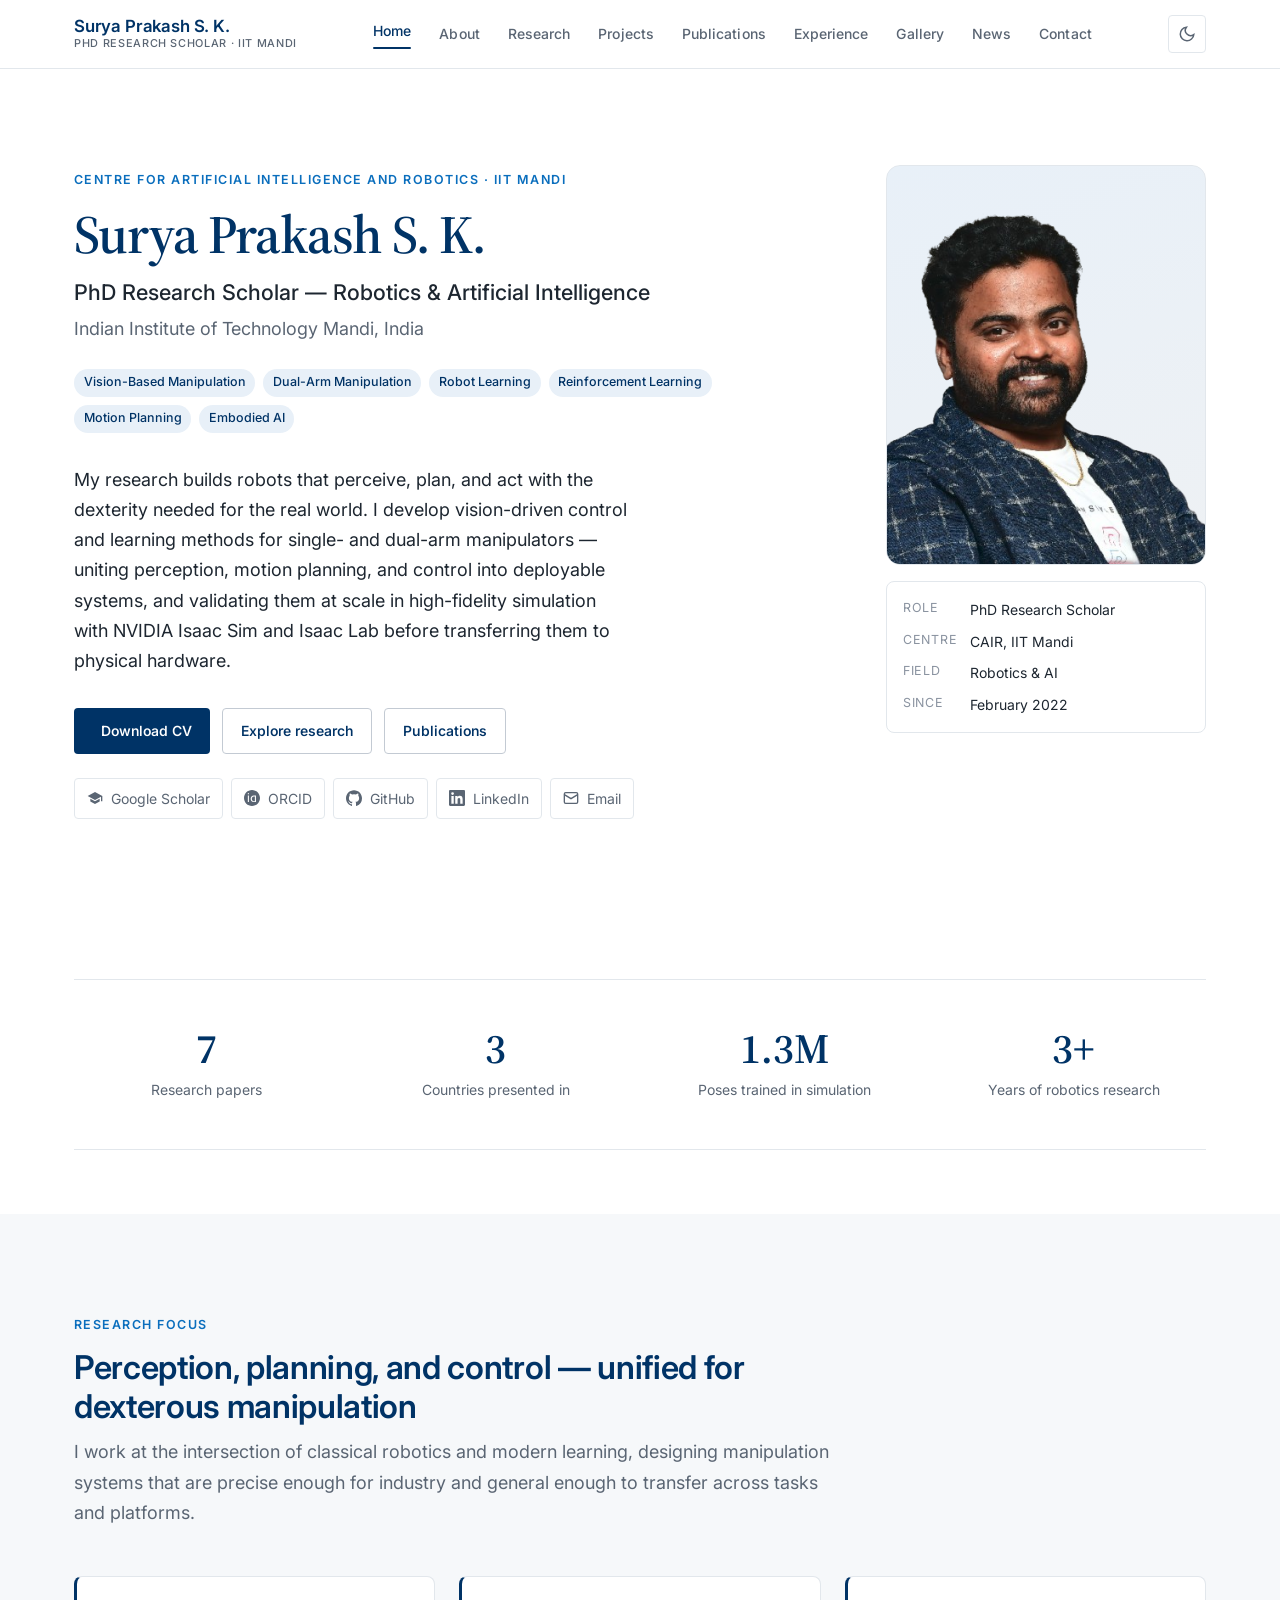
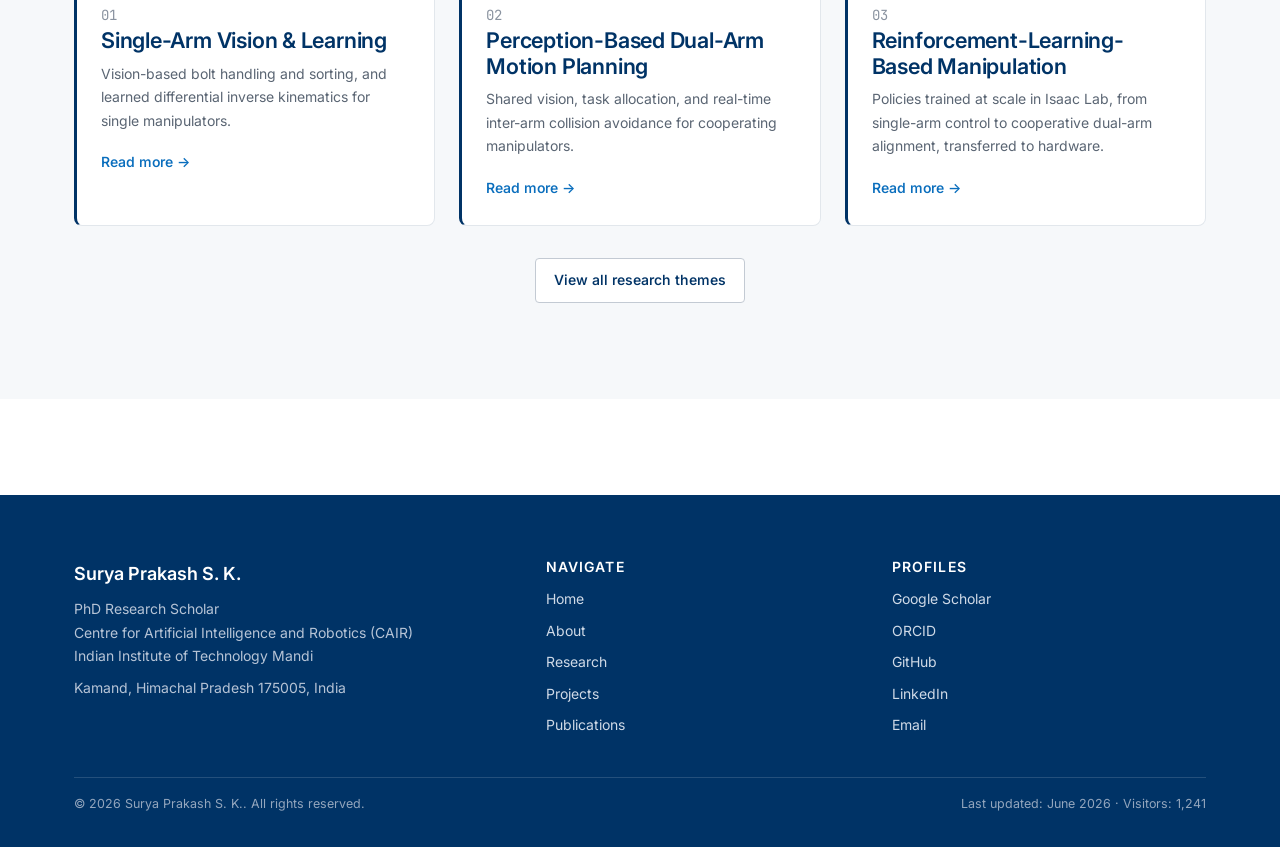
==== commit fec1a3d2: "Cache-bust components.js so the removed Teaching link disappears Co-Authored-By: Claude Sonnet 5.5 <" ====
--- a/index.html
+++ b/index.html
@@ -183,7 +183,7 @@
   <div id="site-footer"></div>
 
   <!-- Scripts (order matters: config → theme → renderers → bootstrap) -->
-  <script src="js/components.js"></script>
+  <script src="js/components.js?v=5"></script>
   <script src="js/darkmode.js"></script>
   <script src="js/content.js"></script>
   <script src="js/main.js"></script>
--- a/css/style.css
+++ b/css/style.css
@@ -508,6 +508,8 @@
   margin-bottom: var(--sp-6);
 }
 .feature-card .media-ph { aspect-ratio: 3 / 4; height: 100%; margin: 0; }
+.feature-card .media-ph--fig { aspect-ratio: auto; height: auto; align-self: start; background: #fff; }
+.feature-card .media-ph--fig img { width: 100%; height: auto; display: block; border-radius: var(--radius-sm); }
 .feature-card h3 { font-size: var(--fs-xl); }
 .feature-card .fc-block { margin-bottom: var(--sp-4); }
 .feature-card .fc-block h4 {
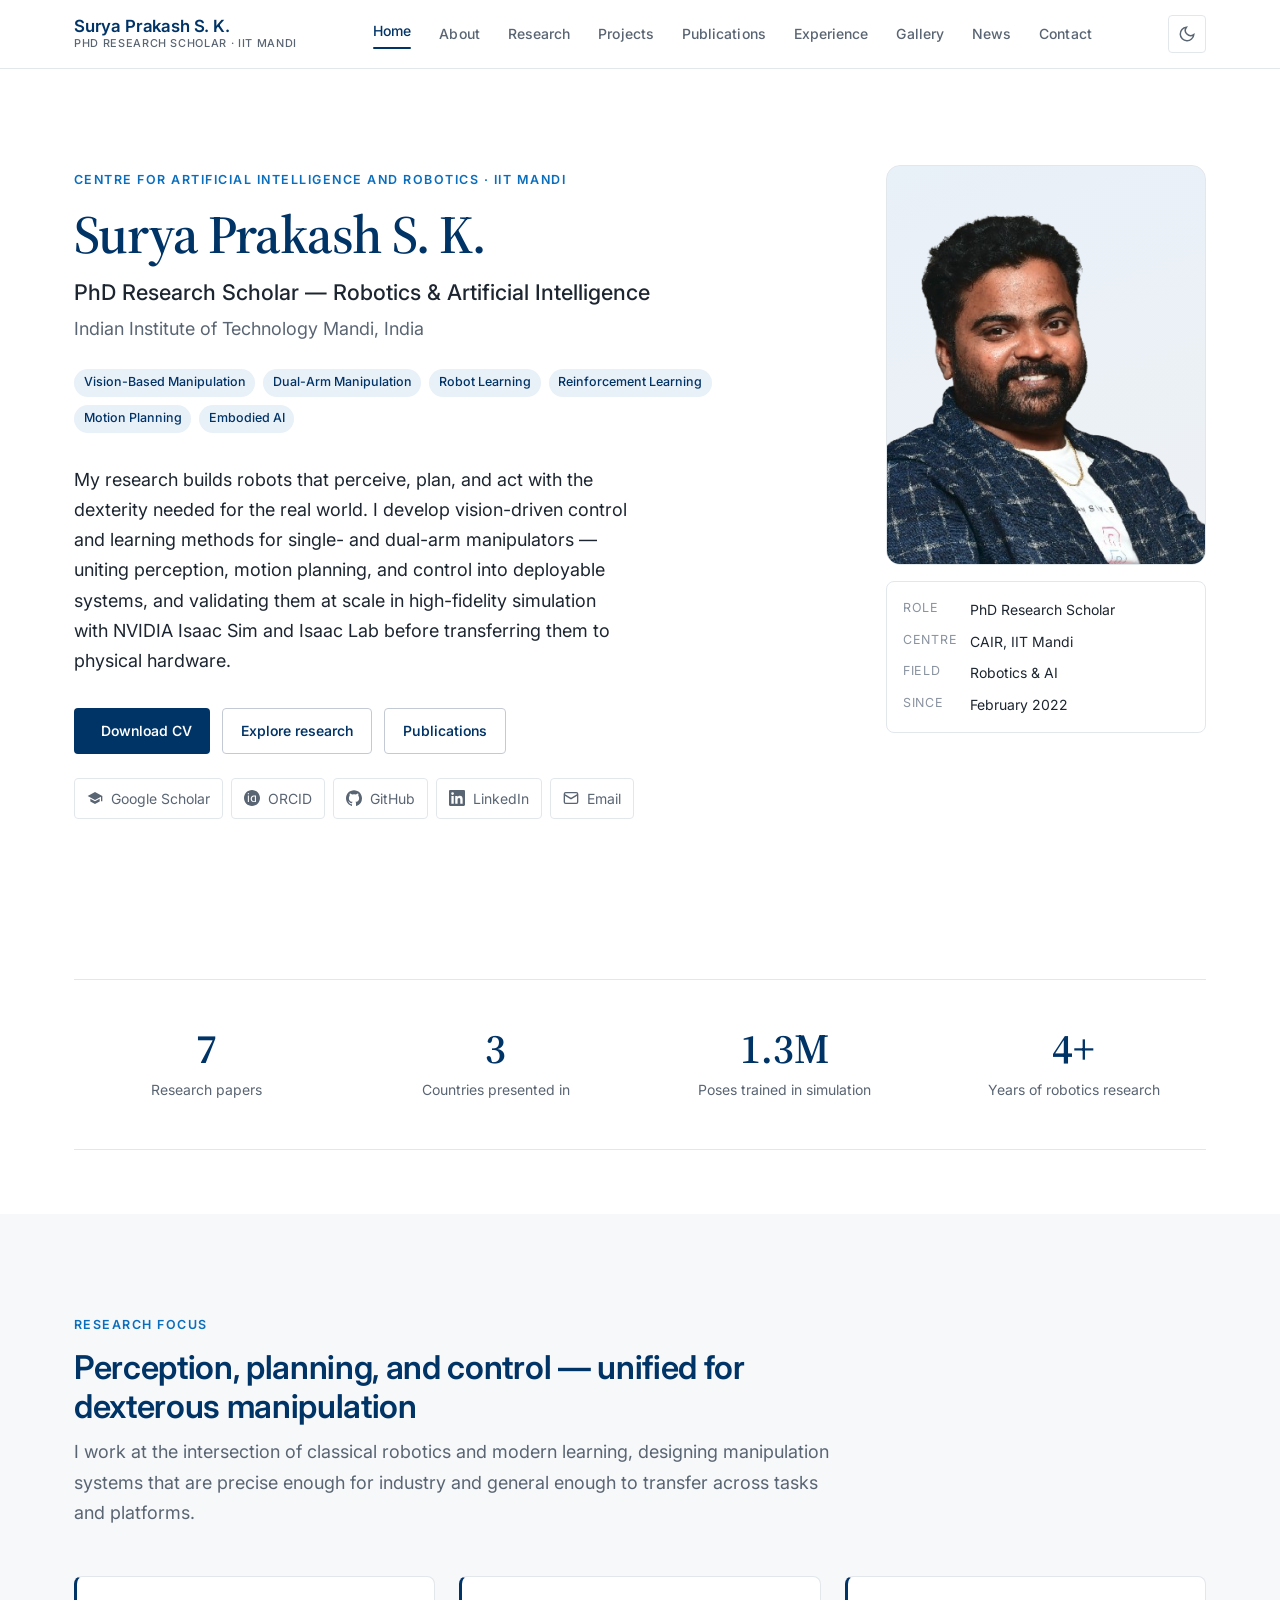
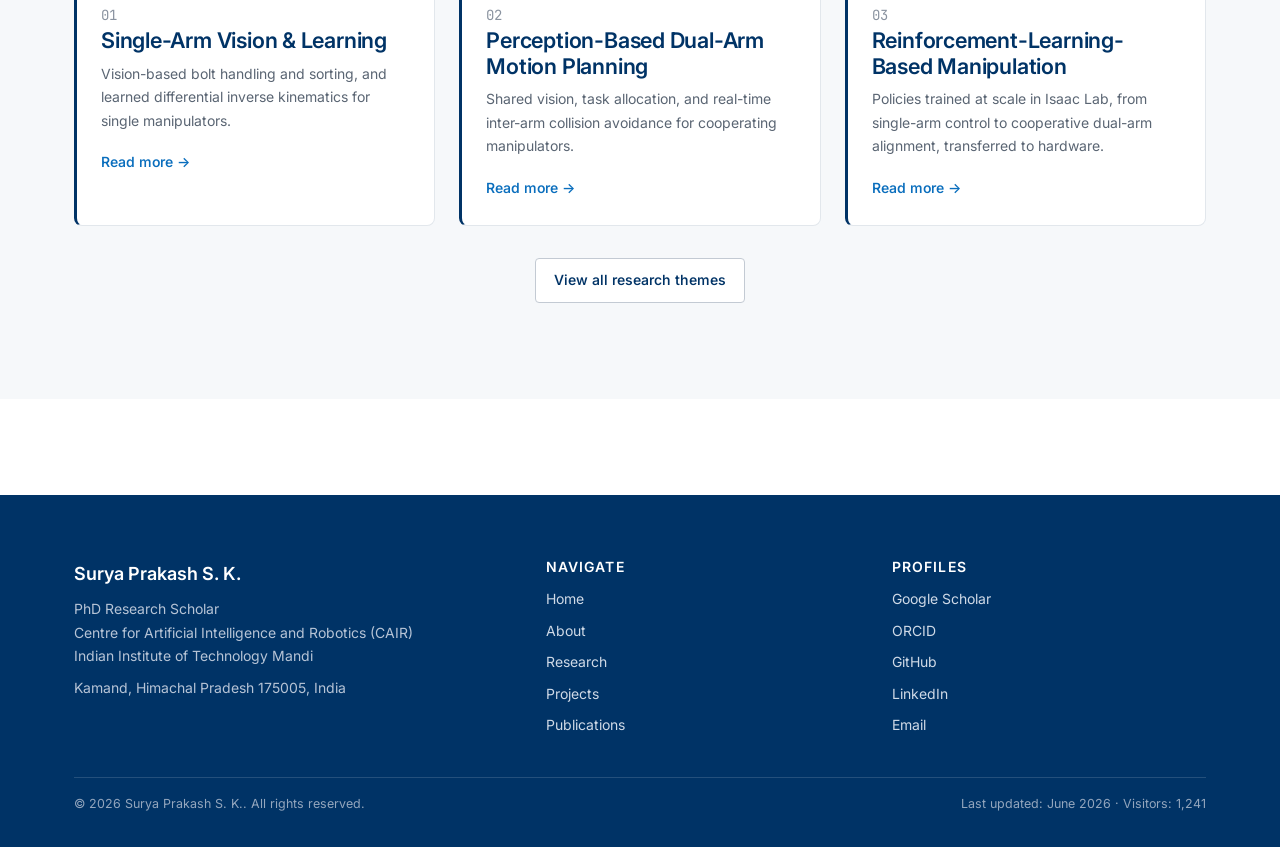
==== commit 78966c71: "Update site URLs after repo rename to suryaroboticarm.github.io Co-Authored-By: Claude Sonnet 5.5 <n" ====
--- a/index.html
+++ b/index.html
@@ -7,13 +7,13 @@
   <meta name="description" content="Surya Prakash S. K. is a PhD Research Scholar at the Centre for Artificial Intelligence and Robotics (CAIR), IIT Mandi, working on vision-based dual-arm manipulation, robot learning, and reinforcement learning for real-world robotic deployment.">
   <meta name="author" content="Surya Prakash S. K.">
   <meta name="keywords" content="Robotics, Robot Learning, Reinforcement Learning, Dual-Arm Manipulation, Motion Planning, Computer Vision, Embodied AI, Isaac Sim, Isaac Lab, IIT Mandi, CAIR">
-  <link rel="canonical" href="https://suryaroboticarm.github.io/mesksp.github.io/index.html">
+  <link rel="canonical" href="https://suryaroboticarm.github.io/index.html">
 
   <!-- Open Graph / social -->
   <meta property="og:type" content="profile">
   <meta property="og:title" content="Surya Prakash S. K. — Robotics & AI Research, IIT Mandi">
   <meta property="og:description" content="PhD Research Scholar at CAIR, IIT Mandi — vision-based dual-arm manipulation, robot learning, and reinforcement learning.">
-  <meta property="og:url" content="https://suryaroboticarm.github.io/mesksp.github.io/index.html">
+  <meta property="og:url" content="https://suryaroboticarm.github.io/index.html">
   <meta name="twitter:card" content="summary">
 
   <!-- Fonts -->
@@ -55,7 +55,7 @@
       "name": "Centre for Artificial Intelligence and Robotics (CAIR), IIT Mandi"
     },
     "email": "mailto:s.surya1754@gmail.com",
-    "url": "https://suryaroboticarm.github.io/mesksp.github.io/",
+    "url": "https://suryaroboticarm.github.io/",
     "sameAs": ["https://www.linkedin.com/in/surya-prakash-s-k-7517b2157/"],
     "knowsAbout": ["Robotics", "Robot Learning", "Reinforcement Learning", "Motion Planning", "Computer Vision", "Vision-Based Manipulation", "Dual-Arm Manipulation", "Embodied AI", "Robot Control"]
   }
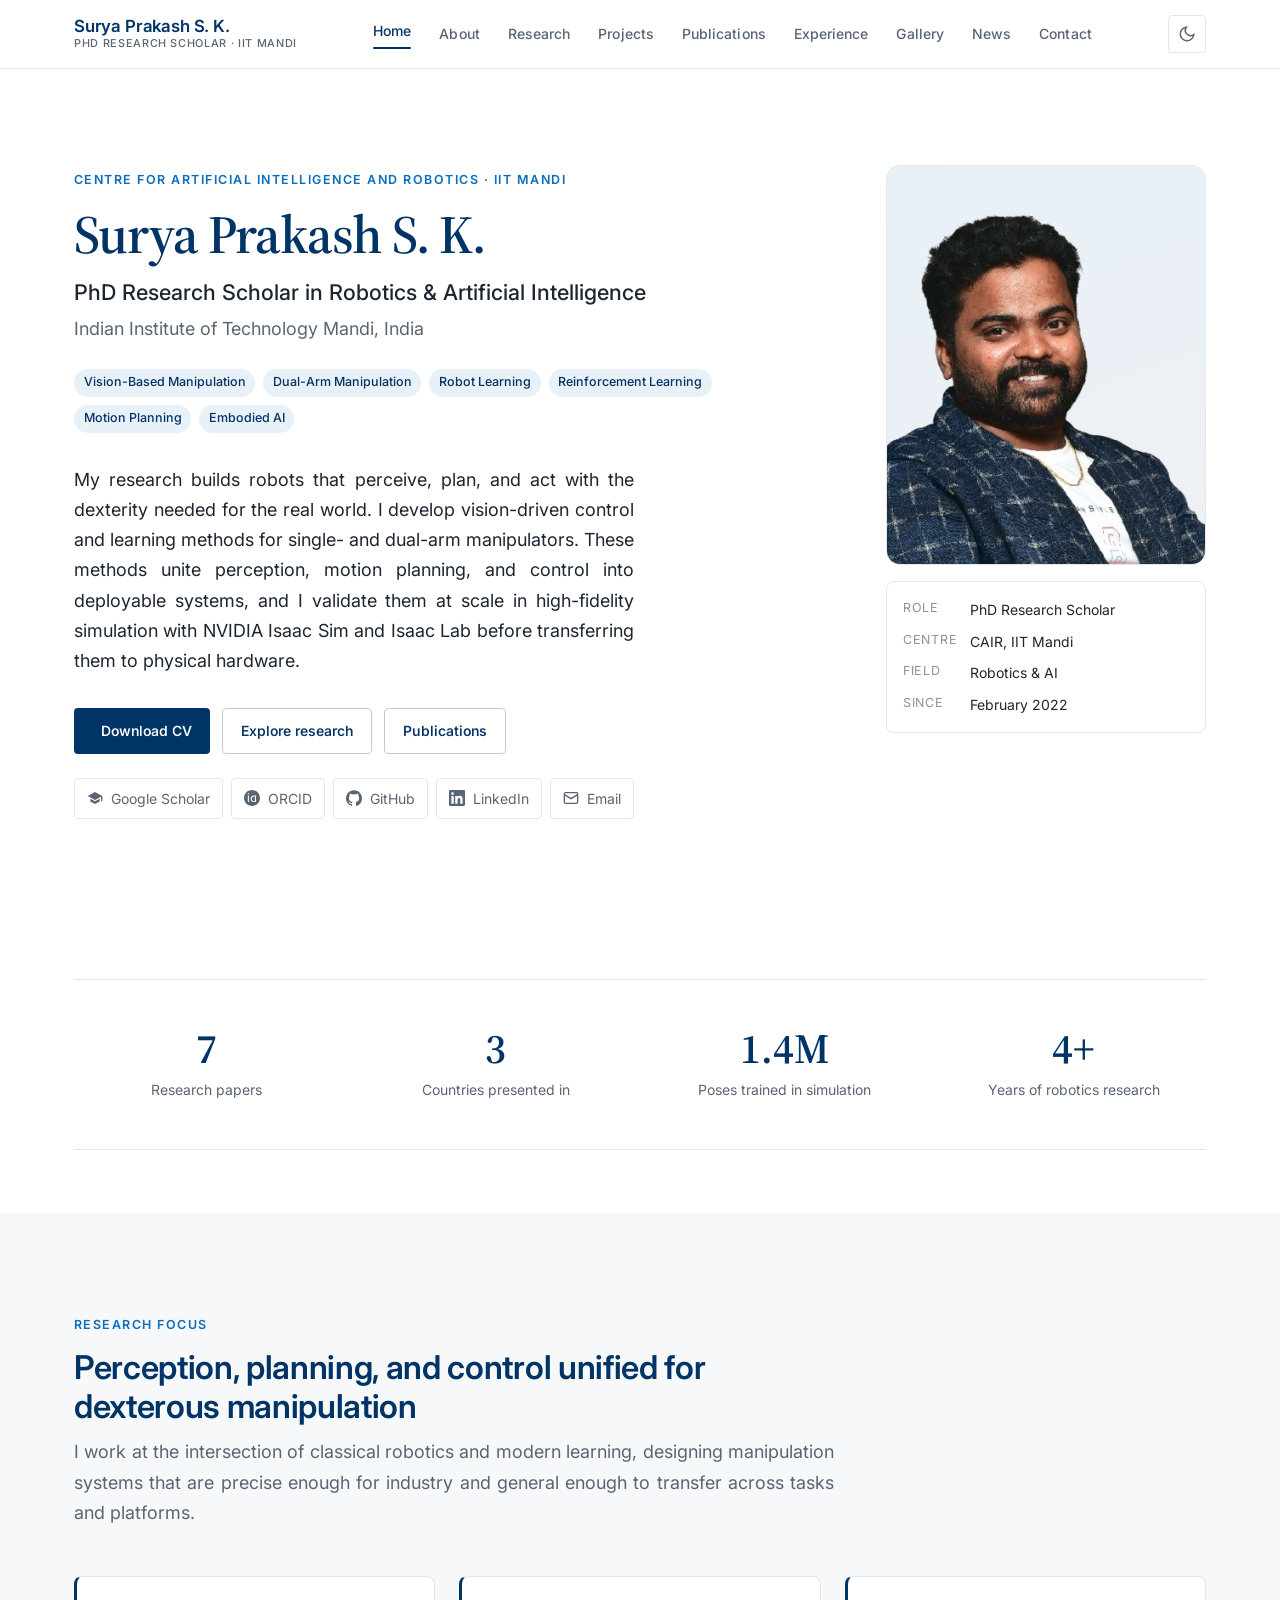
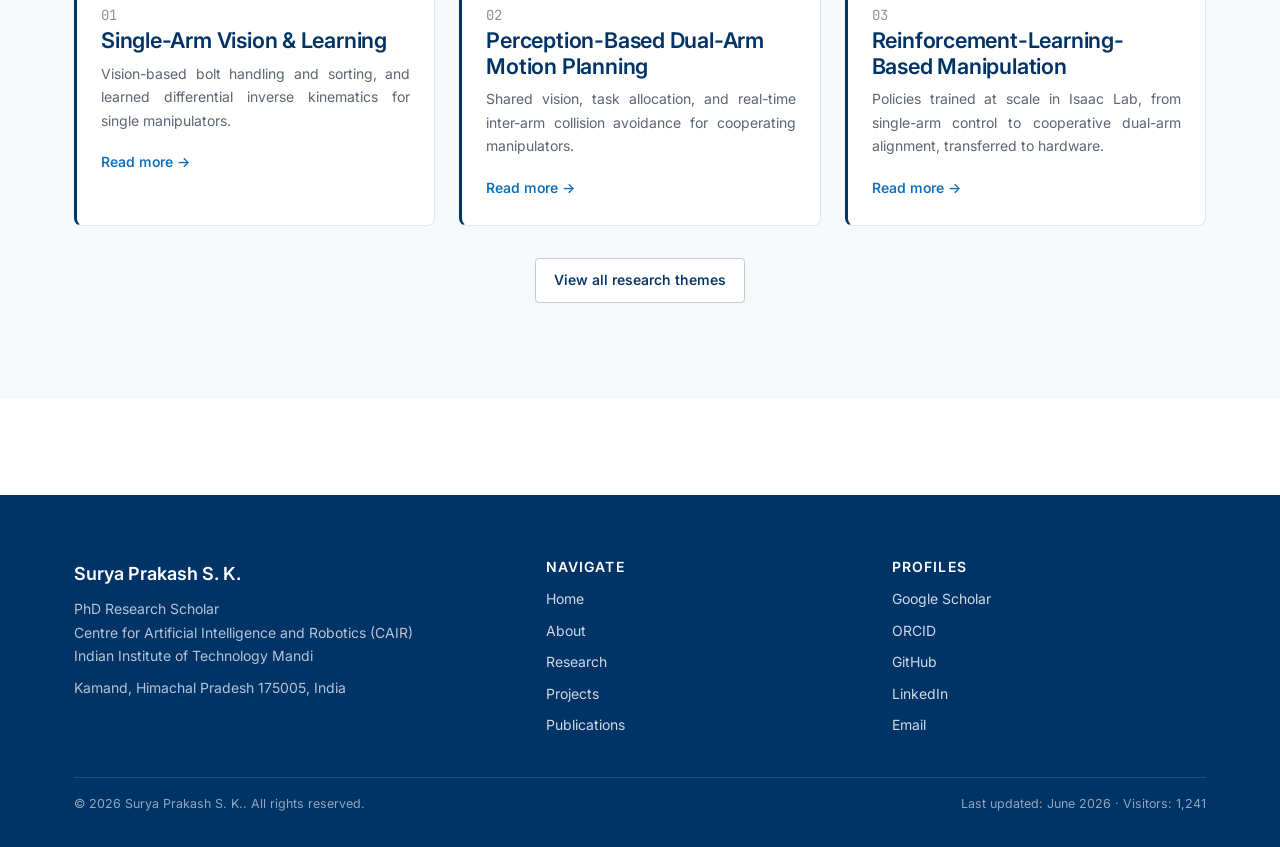
==== commit 69c2a3c4: "Justify body text and replace em dashes with clearer punctuation Co-Authored-By: Claude Sonnet 5.5 <" ====
--- a/index.html
+++ b/index.html
@@ -3,7 +3,7 @@
 <head>
   <meta charset="UTF-8">
   <meta name="viewport" content="width=device-width, initial-scale=1.0">
-  <title>Surya Prakash S. K. — Robotics & AI Research | IIT Mandi</title>
+  <title>Surya Prakash S. K. | Robotics &amp; AI Research | IIT Mandi</title>
   <meta name="description" content="Surya Prakash S. K. is a PhD Research Scholar at the Centre for Artificial Intelligence and Robotics (CAIR), IIT Mandi, working on vision-based dual-arm manipulation, robot learning, and reinforcement learning for real-world robotic deployment.">
   <meta name="author" content="Surya Prakash S. K.">
   <meta name="keywords" content="Robotics, Robot Learning, Reinforcement Learning, Dual-Arm Manipulation, Motion Planning, Computer Vision, Embodied AI, Isaac Sim, Isaac Lab, IIT Mandi, CAIR">
@@ -11,8 +11,8 @@
 
   <!-- Open Graph / social -->
   <meta property="og:type" content="profile">
-  <meta property="og:title" content="Surya Prakash S. K. — Robotics & AI Research, IIT Mandi">
-  <meta property="og:description" content="PhD Research Scholar at CAIR, IIT Mandi — vision-based dual-arm manipulation, robot learning, and reinforcement learning.">
+  <meta property="og:title" content="Surya Prakash S. K. | Robotics &amp; AI Research, IIT Mandi">
+  <meta property="og:description" content="PhD Research Scholar at CAIR, IIT Mandi, working on vision-based dual-arm manipulation, robot learning, and reinforcement learning.">
   <meta property="og:url" content="https://suryaroboticarm.github.io/index.html">
   <meta name="twitter:card" content="summary">
 
@@ -22,7 +22,7 @@
   <link href="https://fonts.googleapis.com/css2?family=Inter:wght@400;500;600;700&family=Source+Serif+4:opsz,wght@8..60,400;8..60,600&family=Source+Sans+3:wght@400;600&family=JetBrains+Mono:wght@400;500&display=swap" rel="stylesheet">
 
   <!-- Stylesheets -->
-  <link rel="stylesheet" href="css/style.css">
+  <link rel="stylesheet" href="css/style.css?v=6">
   <link rel="stylesheet" href="css/responsive.css">
   <link rel="stylesheet" href="css/animations.css">
 
@@ -73,7 +73,7 @@
         <div class="hero__content">
           <span class="eyebrow">Centre for Artificial Intelligence and Robotics · IIT Mandi</span>
           <h1 class="hero__title">Surya Prakash S. K.</h1>
-          <p class="hero__subtitle">PhD Research Scholar — Robotics &amp; Artificial Intelligence</p>
+          <p class="hero__subtitle">PhD Research Scholar in Robotics &amp; Artificial Intelligence</p>
           <p class="hero__affil">Indian Institute of Technology Mandi, India</p>
 
           <div class="hero__interests">
@@ -86,7 +86,7 @@
           </div>
 
           <div class="hero__statement">
-            <p>My research builds robots that perceive, plan, and act with the dexterity needed for the real world. I develop vision-driven control and learning methods for single- and dual-arm manipulators — uniting perception, motion planning, and control into deployable systems, and validating them at scale in high-fidelity simulation with NVIDIA Isaac Sim and Isaac Lab before transferring them to physical hardware.</p>
+            <p>My research builds robots that perceive, plan, and act with the dexterity needed for the real world. I develop vision-driven control and learning methods for single- and dual-arm manipulators. These methods unite perception, motion planning, and control into deployable systems, and I validate them at scale in high-fidelity simulation with NVIDIA Isaac Sim and Isaac Lab before transferring them to physical hardware.</p>
           </div>
 
           <div class="hero__actions">
@@ -147,7 +147,7 @@
       <div class="container">
         <div class="section-head reveal">
           <span class="eyebrow">Research focus</span>
-          <h2>Perception, planning, and control — unified for dexterous manipulation</h2>
+          <h2>Perception, planning, and control unified for dexterous manipulation</h2>
           <p>I work at the intersection of classical robotics and modern learning, designing manipulation systems that are precise enough for industry and general enough to transfer across tasks and platforms.</p>
         </div>
 
@@ -183,7 +183,7 @@
   <div id="site-footer"></div>
 
   <!-- Scripts (order matters: config → theme → renderers → bootstrap) -->
-  <script src="js/components.js?v=5"></script>
+  <script src="js/components.js?v=6"></script>
   <script src="js/darkmode.js"></script>
   <script src="js/content.js"></script>
   <script src="js/main.js"></script>
--- a/css/style.css
+++ b/css/style.css
@@ -1,5 +1,5 @@
 /* ==========================================================================
-   Surya Prakash S. K. — Academic Research Website
+   Surya Prakash S. K.: Academic Research Website
    style.css  |  Core design system: tokens, typography, layout, components
    --------------------------------------------------------------------------
    Section index:
@@ -829,3 +829,17 @@
   overflow: hidden; clip: rect(0,0,0,0); white-space: nowrap; border: 0;
 }
 .loading { color: var(--text-faint); font-size: var(--fs-sm); padding: var(--sp-5); }
+
+/* Justified body text (hyphenation keeps word spacing even) */
+main p, .pub__abstract, .fc-block p {
+  text-align: justify;
+  text-justify: inter-word;
+  hyphens: auto;
+  -webkit-hyphens: auto;
+}
+main .text-center, main .text-center p, main p.text-center,
+.stat, .stat p, .theme-card p.card__meta, .card__meta, .breadcrumb {
+  text-align: center;
+  hyphens: manual;
+}
+.card__meta, .breadcrumb { text-align: left; }
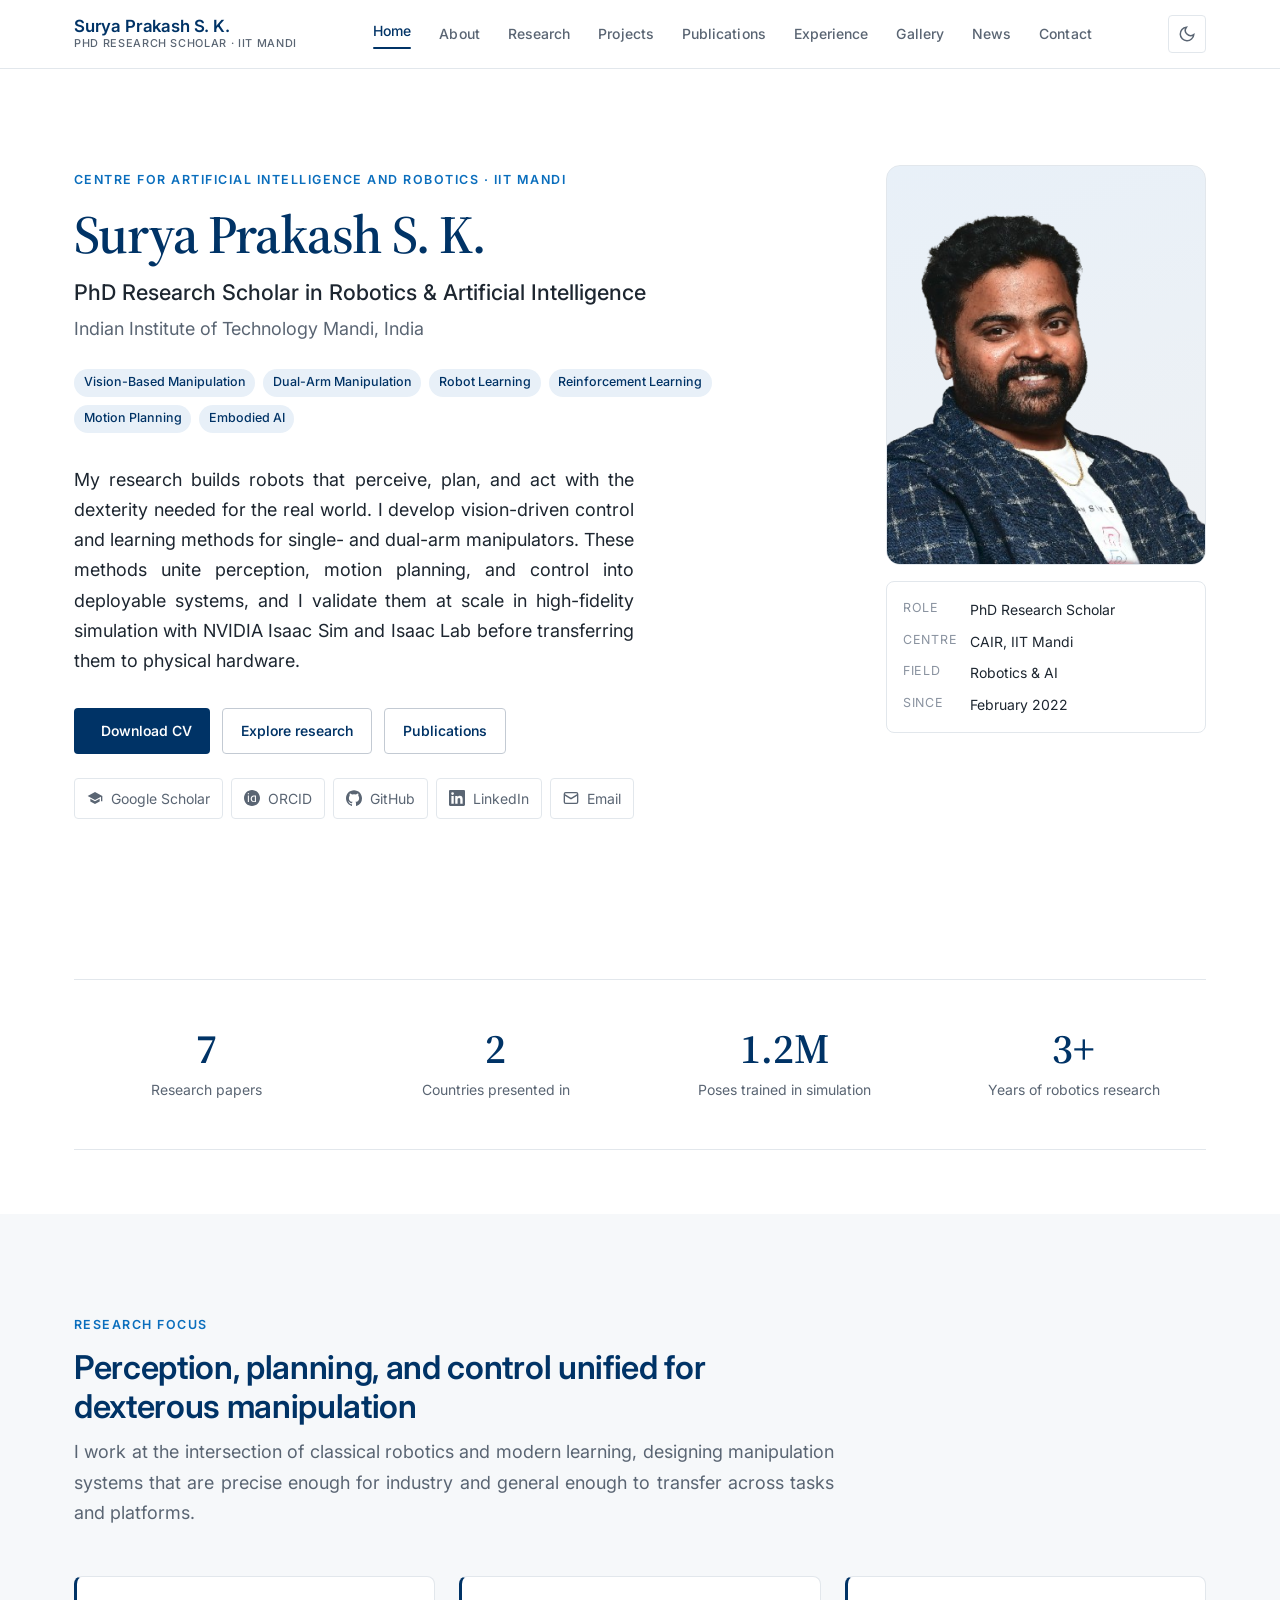
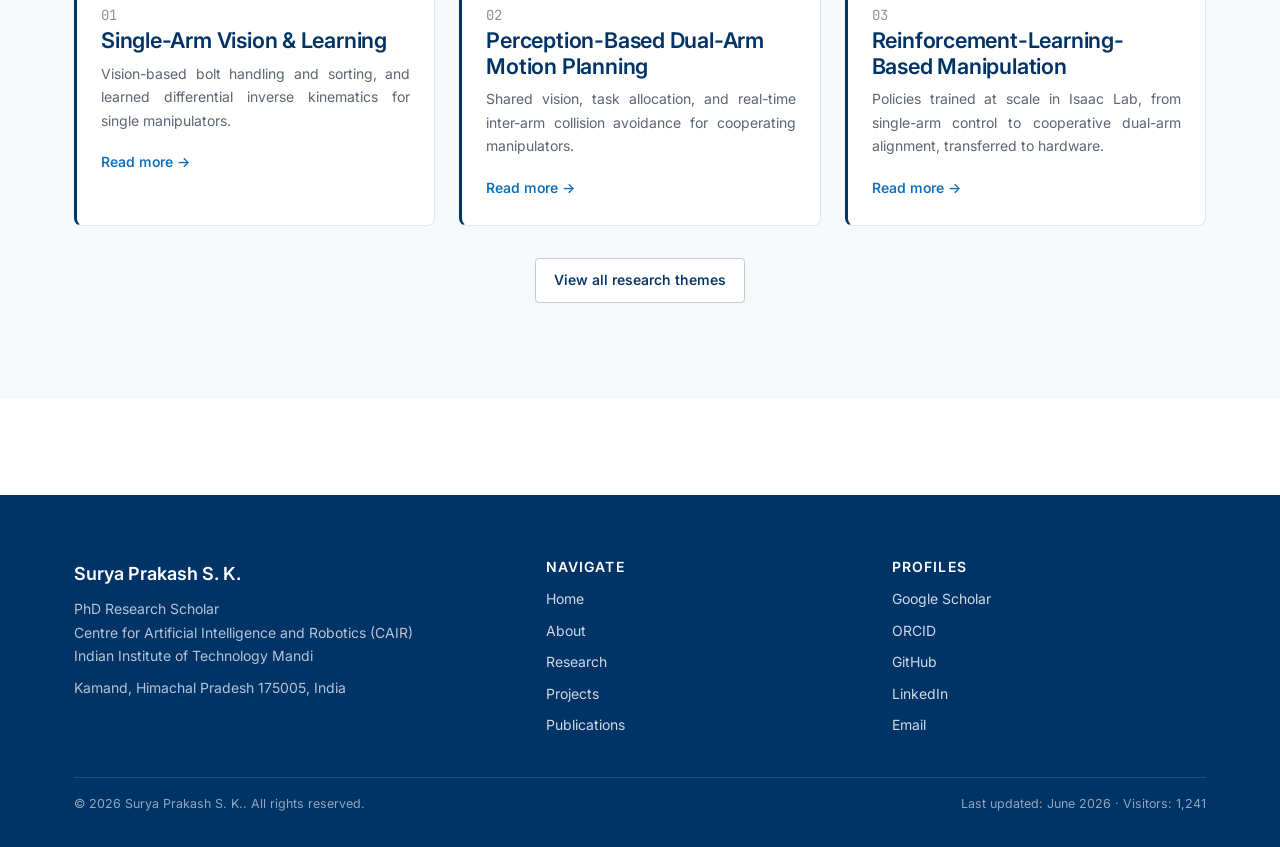
==== commit 56f96169: "Justify list items and definition text too Co-Authored-By: Claude Sonnet 5.5 <noreply@anthropic.com>" ====
--- a/index.html
+++ b/index.html
@@ -22,7 +22,7 @@
   <link href="https://fonts.googleapis.com/css2?family=Inter:wght@400;500;600;700&family=Source+Serif+4:opsz,wght@8..60,400;8..60,600&family=Source+Sans+3:wght@400;600&family=JetBrains+Mono:wght@400;500&display=swap" rel="stylesheet">
 
   <!-- Stylesheets -->
-  <link rel="stylesheet" href="css/style.css?v=6">
+  <link rel="stylesheet" href="css/style.css?v=7">
   <link rel="stylesheet" href="css/responsive.css">
   <link rel="stylesheet" href="css/animations.css">
 
--- a/css/style.css
+++ b/css/style.css
@@ -831,7 +831,7 @@
 .loading { color: var(--text-faint); font-size: var(--fs-sm); padding: var(--sp-5); }
 
 /* Justified body text (hyphenation keeps word spacing even) */
-main p, .pub__abstract, .fc-block p {
+main p, main li, main dd, .pub__abstract, .fc-block p {
   text-align: justify;
   text-justify: inter-word;
   hyphens: auto;
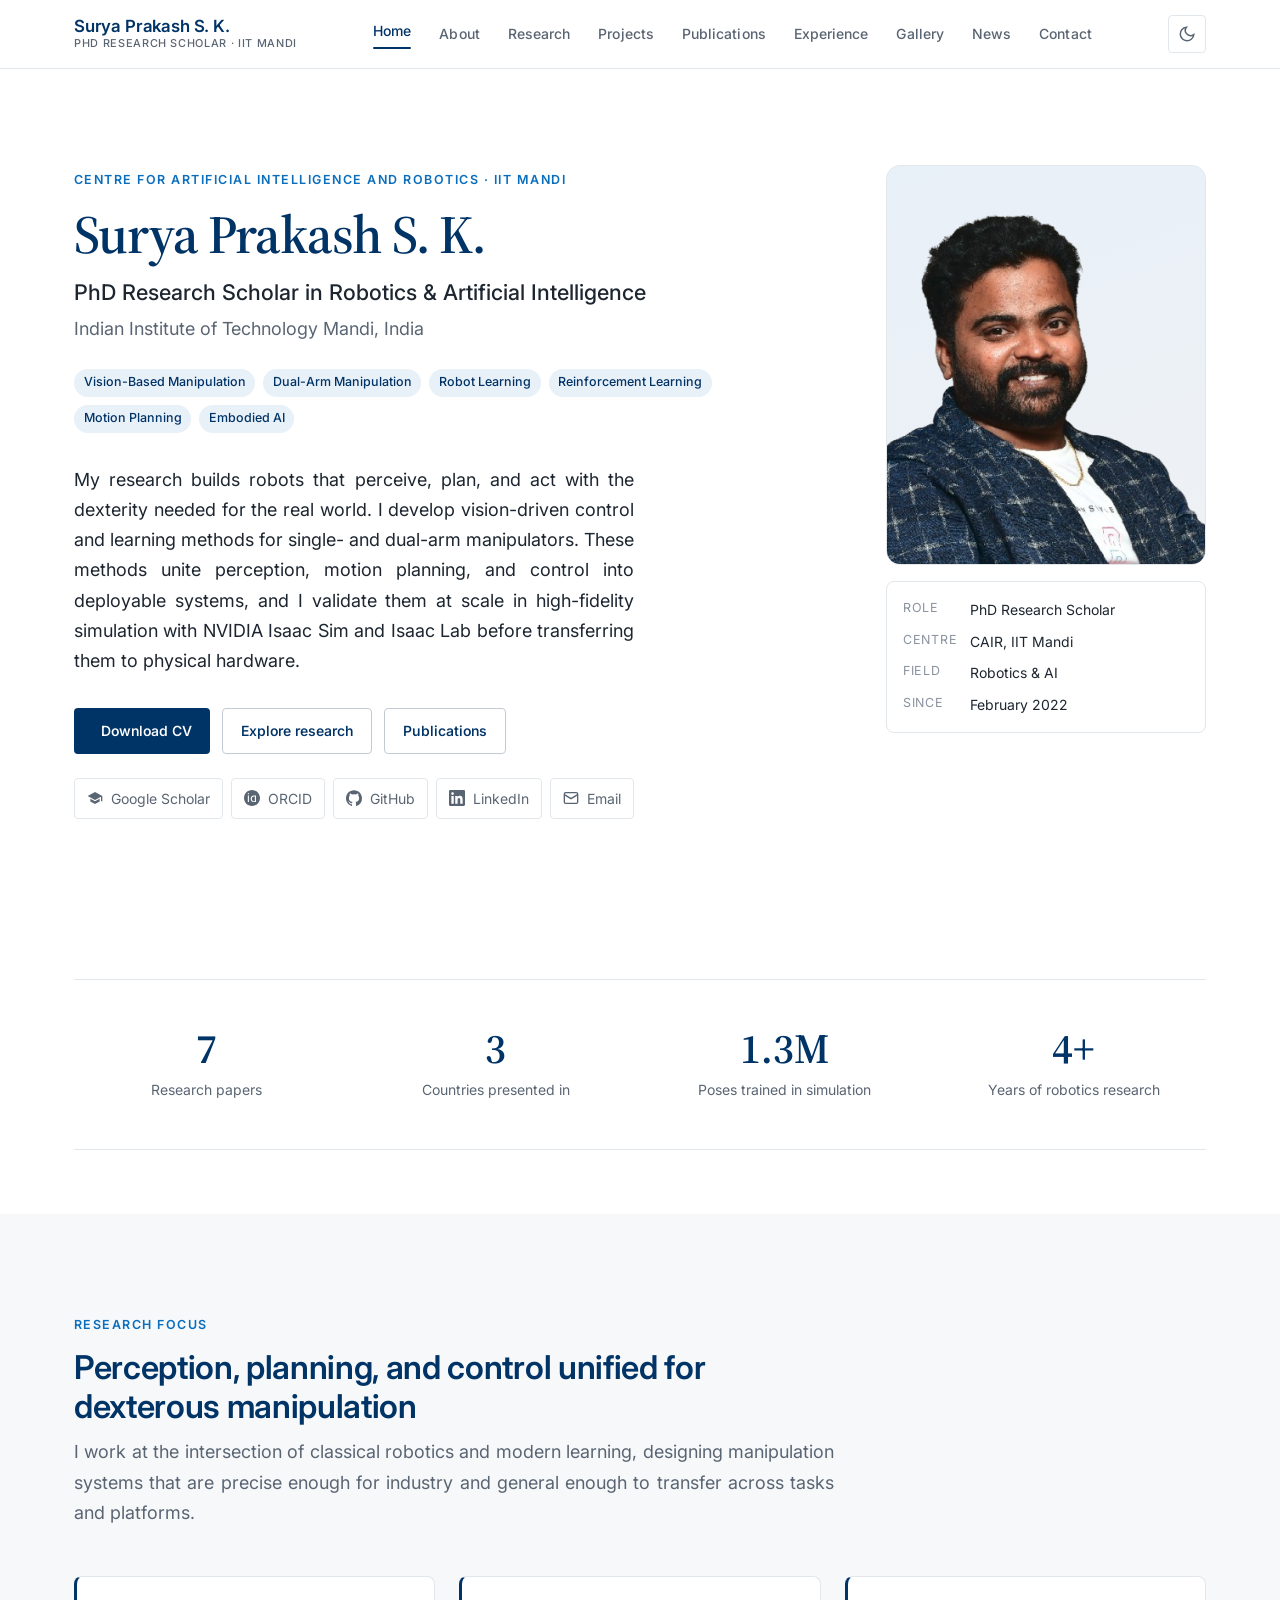
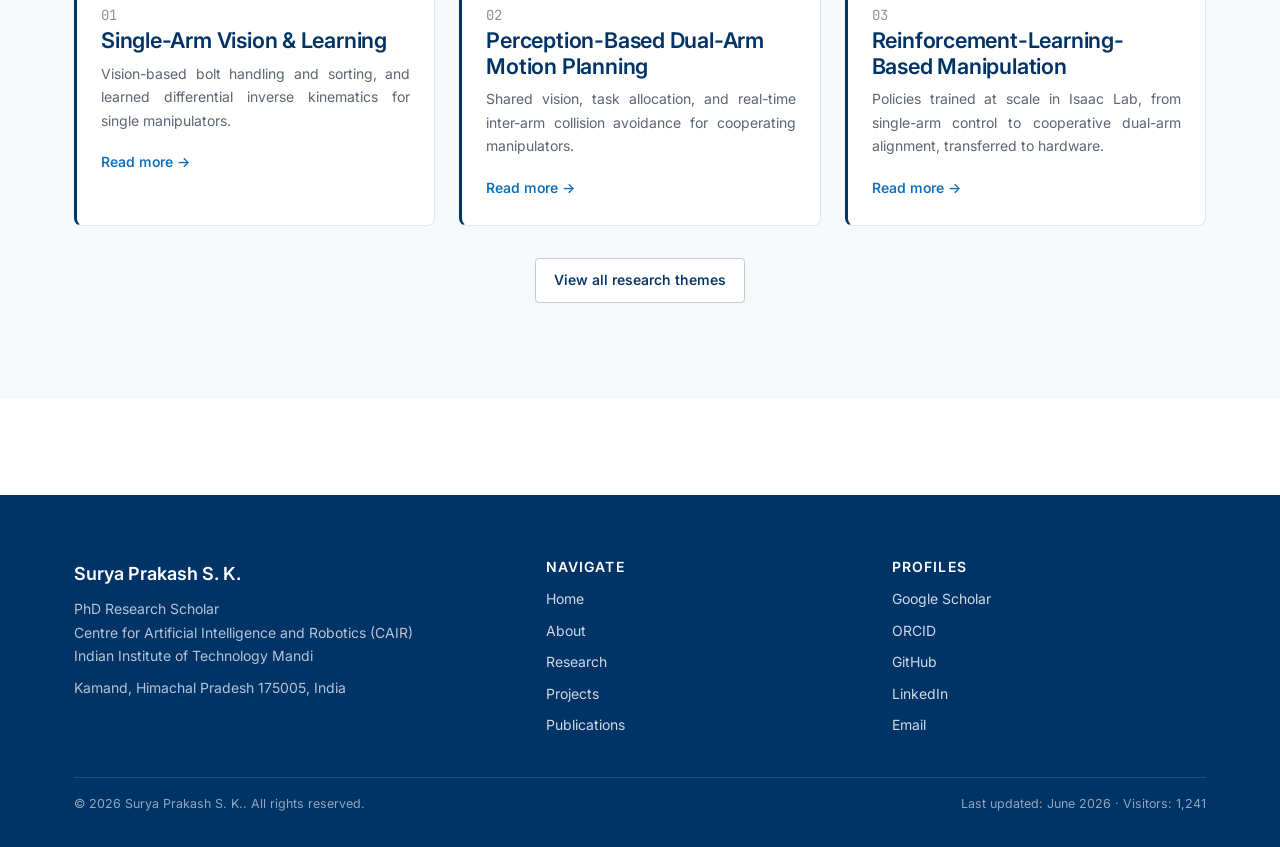
==== commit 2bf5046e: "Update site URLs for new GitHub username mesksp Co-Authored-By: Claude Sonnet 5.5 <noreply@anthropic" ====
--- a/index.html
+++ b/index.html
@@ -7,13 +7,13 @@
   <meta name="description" content="Surya Prakash S. K. is a PhD Research Scholar at the Centre for Artificial Intelligence and Robotics (CAIR), IIT Mandi, working on vision-based dual-arm manipulation, robot learning, and reinforcement learning for real-world robotic deployment.">
   <meta name="author" content="Surya Prakash S. K.">
   <meta name="keywords" content="Robotics, Robot Learning, Reinforcement Learning, Dual-Arm Manipulation, Motion Planning, Computer Vision, Embodied AI, Isaac Sim, Isaac Lab, IIT Mandi, CAIR">
-  <link rel="canonical" href="https://suryaroboticarm.github.io/index.html">
+  <link rel="canonical" href="https://mesksp.github.io/index.html">
 
   <!-- Open Graph / social -->
   <meta property="og:type" content="profile">
   <meta property="og:title" content="Surya Prakash S. K. | Robotics &amp; AI Research, IIT Mandi">
   <meta property="og:description" content="PhD Research Scholar at CAIR, IIT Mandi, working on vision-based dual-arm manipulation, robot learning, and reinforcement learning.">
-  <meta property="og:url" content="https://suryaroboticarm.github.io/index.html">
+  <meta property="og:url" content="https://mesksp.github.io/index.html">
   <meta name="twitter:card" content="summary">
 
   <!-- Fonts -->
@@ -55,7 +55,7 @@
       "name": "Centre for Artificial Intelligence and Robotics (CAIR), IIT Mandi"
     },
     "email": "mailto:s.surya1754@gmail.com",
-    "url": "https://suryaroboticarm.github.io/",
+    "url": "https://mesksp.github.io/",
     "sameAs": ["https://www.linkedin.com/in/surya-prakash-s-k-7517b2157/"],
     "knowsAbout": ["Robotics", "Robot Learning", "Reinforcement Learning", "Motion Planning", "Computer Vision", "Vision-Based Manipulation", "Dual-Arm Manipulation", "Embodied AI", "Robot Control"]
   }
